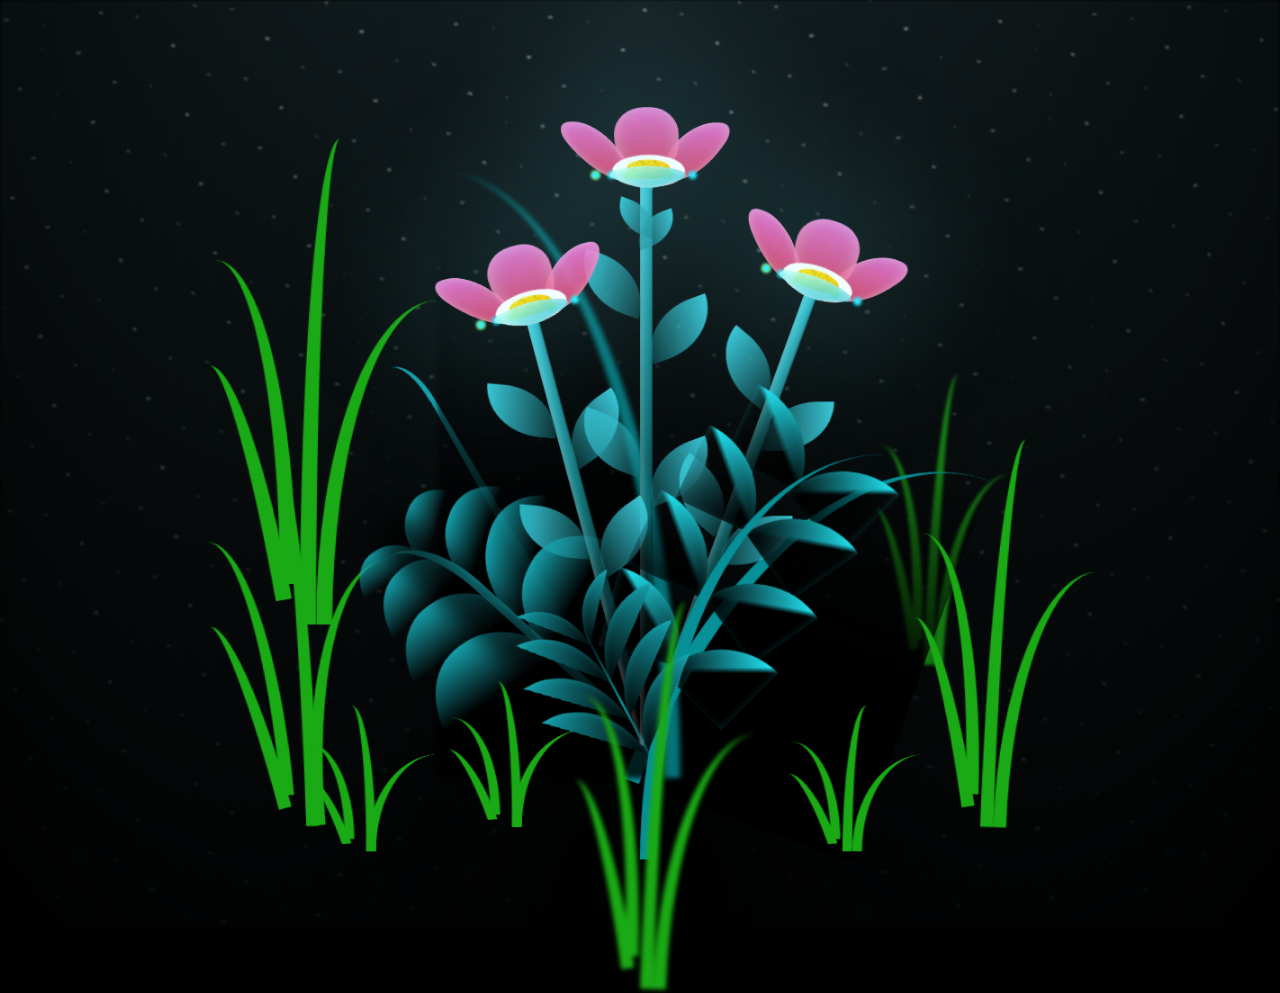
==== index.html @ 476a124a "Add files via upload" ====
<!DOCTYPE html>
<html lang="en">

<head>
  <meta charset="UTF-8">
  <meta http-equiv="X-UA-Compatible" content="IE=edge">
  <meta name="viewport" content="width=device-width, initial-scale=1.0">
  <link rel="shortcut icon" href="https://fiqtor.github.io/flowers-for-someone/images/gift.png/gift.png" type="image/x-icon">
  <title>Flowers For You</title>
  <link rel="stylesheet" href="style.css">
</head>

<body class="not-loaded">
 
  <div class="night"></div>

  
  <div class="flowers">
    <div class="flower flower--1">
      <div class="flower__leafs flower__leafs--1">
        <div class="flower__leaf flower__leaf--1"></div>
        <div class="flower__leaf flower__leaf--2"></div>
        <div class="flower__leaf flower__leaf--3"></div>
        <div class="flower__leaf flower__leaf--4"></div>
        <div class="flower__white-circle"></div>

        <div class="flower__light flower__light--1"></div>
        <div class="flower__light flower__light--2"></div>
        <div class="flower__light flower__light--3"></div>
        <div class="flower__light flower__light--4"></div>
        <div class="flower__light flower__light--5"></div>
        <div class="flower__light flower__light--6"></div>
        <div class="flower__light flower__light--7"></div>
        <div class="flower__light flower__light--8"></div>

      </div>
      <div class="flower__line">
        <div class="flower__line__leaf flower__line__leaf--1"></div>
        <div class="flower__line__leaf flower__line__leaf--2"></div>
        <div class="flower__line__leaf flower__line__leaf--3"></div>
        <div class="flower__line__leaf flower__line__leaf--4"></div>
        <div class="flower__line__leaf flower__line__leaf--5"></div>
        <div class="flower__line__leaf flower__line__leaf--6"></div>
      </div>
    </div>

    <div class="flower flower--2">
      <div class="flower__leafs flower__leafs--2">
        <div class="flower__leaf flower__leaf--1"></div>
        <div class="flower__leaf flower__leaf--2"></div>
        <div class="flower__leaf flower__leaf--3"></div>
        <div class="flower__leaf flower__leaf--4"></div>
        <div class="flower__white-circle"></div>

        <div class="flower__light flower__light--1"></div>
        <div class="flower__light flower__light--2"></div>
        <div class="flower__light flower__light--3"></div>
        <div class="flower__light flower__light--4"></div>
        <div class="flower__light flower__light--5"></div>
        <div class="flower__light flower__light--6"></div>
        <div class="flower__light flower__light--7"></div>
        <div class="flower__light flower__light--8"></div>

      </div>
      <div class="flower__line">
        <div class="flower__line__leaf flower__line__leaf--1"></div>
        <div class="flower__line__leaf flower__line__leaf--2"></div>
        <div class="flower__line__leaf flower__line__leaf--3"></div>
        <div class="flower__line__leaf flower__line__leaf--4"></div>
      </div>
    </div>

    <div class="flower flower--3">
      <div class="flower__leafs flower__leafs--3">
        <div class="flower__leaf flower__leaf--1"></div>
        <div class="flower__leaf flower__leaf--2"></div>
        <div class="flower__leaf flower__leaf--3"></div>
        <div class="flower__leaf flower__leaf--4"></div>
        <div class="flower__white-circle"></div>

        <div class="flower__light flower__light--1"></div>
        <div class="flower__light flower__light--2"></div>
        <div class="flower__light flower__light--3"></div>
        <div class="flower__light flower__light--4"></div>
        <div class="flower__light flower__light--5"></div>
        <div class="flower__light flower__light--6"></div>
        <div class="flower__light flower__light--7"></div>
        <div class="flower__light flower__light--8"></div>

      </div>
      <div class="flower__line">
        <div class="flower__line__leaf flower__line__leaf--1"></div>
        <div class="flower__line__leaf flower__line__leaf--2"></div>
        <div class="flower__line__leaf flower__line__leaf--3"></div>
        <div class="flower__line__leaf flower__line__leaf--4"></div>
      </div>
    </div>

    <div class="grow-ans" style="--d:1.2s">
      <div class="flower__g-long">
        <div class="flower__g-long__top"></div>
        <div class="flower__g-long__bottom"></div>
      </div>
    </div>

    <div class="growing-grass">
      <div class="flower__grass flower__grass--1">
        <div class="flower__grass--top"></div>
        <div class="flower__grass--bottom"></div>
        <div class="flower__grass__leaf flower__grass__leaf--1"></div>
        <div class="flower__grass__leaf flower__grass__leaf--2"></div>
        <div class="flower__grass__leaf flower__grass__leaf--3"></div>
        <div class="flower__grass__leaf flower__grass__leaf--4"></div>
        <div class="flower__grass__leaf flower__grass__leaf--5"></div>
        <div class="flower__grass__leaf flower__grass__leaf--6"></div>
        <div class="flower__grass__leaf flower__grass__leaf--7"></div>
        <div class="flower__grass__leaf flower__grass__leaf--8"></div>
        <div class="flower__grass__overlay"></div>
      </div>
    </div>

    <div class="growing-grass">
      <div class="flower__grass flower__grass--2">
        <div class="flower__grass--top"></div>
        <div class="flower__grass--bottom"></div>
        <div class="flower__grass__leaf flower__grass__leaf--1"></div>
        <div class="flower__grass__leaf flower__grass__leaf--2"></div>
        <div class="flower__grass__leaf flower__grass__leaf--3"></div>
        <div class="flower__grass__leaf flower__grass__leaf--4"></div>
        <div class="flower__grass__leaf flower__grass__leaf--5"></div>
        <div class="flower__grass__leaf flower__grass__leaf--6"></div>
        <div class="flower__grass__leaf flower__grass__leaf--7"></div>
        <div class="flower__grass__leaf flower__grass__leaf--8"></div>
        <div class="flower__grass__overlay"></div>
      </div>
    </div>

    <div class="grow-ans" style="--d:2.4s">
      <div class="flower__g-right flower__g-right--1">
        <div class="leaf"></div>
      </div>
    </div>

    <div class="grow-ans" style="--d:2.8s">
      <div class="flower__g-right flower__g-right--2">
        <div class="leaf"></div>
      </div>
    </div>

    <div class="grow-ans" style="--d:2.8s">
      <div class="flower__g-front">
        <div class="flower__g-front__leaf-wrapper flower__g-front__leaf-wrapper--1">
          <div class="flower__g-front__leaf"></div>
        </div>
        <div class="flower__g-front__leaf-wrapper flower__g-front__leaf-wrapper--2">
          <div class="flower__g-front__leaf"></div>
        </div>
        <div class="flower__g-front__leaf-wrapper flower__g-front__leaf-wrapper--3">
          <div class="flower__g-front__leaf"></div>
        </div>
        <div class="flower__g-front__leaf-wrapper flower__g-front__leaf-wrapper--4">
          <div class="flower__g-front__leaf"></div>
        </div>
        <div class="flower__g-front__leaf-wrapper flower__g-front__leaf-wrapper--5">
          <div class="flower__g-front__leaf"></div>
        </div>
        <div class="flower__g-front__leaf-wrapper flower__g-front__leaf-wrapper--6">
          <div class="flower__g-front__leaf"></div>
        </div>
        <div class="flower__g-front__leaf-wrapper flower__g-front__leaf-wrapper--7">
          <div class="flower__g-front__leaf"></div>
        </div>
        <div class="flower__g-front__leaf-wrapper flower__g-front__leaf-wrapper--8">
          <div class="flower__g-front__leaf"></div>
        </div>
        <div class="flower__g-front__line"></div>
      </div>
    </div>

    <div class="grow-ans" style="--d:3.2s">
      <div class="flower__g-fr">
        <div class="leaf"></div>
        <div class="flower__g-fr__leaf flower__g-fr__leaf--1"></div>
        <div class="flower__g-fr__leaf flower__g-fr__leaf--2"></div>
        <div class="flower__g-fr__leaf flower__g-fr__leaf--3"></div>
        <div class="flower__g-fr__leaf flower__g-fr__leaf--4"></div>
        <div class="flower__g-fr__leaf flower__g-fr__leaf--5"></div>
        <div class="flower__g-fr__leaf flower__g-fr__leaf--6"></div>
        <div class="flower__g-fr__leaf flower__g-fr__leaf--7"></div>
        <div class="flower__g-fr__leaf flower__g-fr__leaf--8"></div>
      </div>
    </div>

    <div class="long-g long-g--0">
      <div class="grow-ans" style="--d:3s">
        <div class="leaf leaf--0"></div>
      </div>
      <div class="grow-ans" style="--d:2.2s">
        <div class="leaf leaf--1"></div>
      </div>
      <div class="grow-ans" style="--d:3.4s">
        <div class="leaf leaf--2"></div>
      </div>
      <div class="grow-ans" style="--d:3.6s">
        <div class="leaf leaf--3"></div>
      </div>
    </div>

    <div class="long-g long-g--1">
      <div class="grow-ans" style="--d:3.6s">
        <div class="leaf leaf--0"></div>
      </div>
      <div class="grow-ans" style="--d:3.8s">
        <div class="leaf leaf--1"></div>
      </div>
      <div class="grow-ans" style="--d:4s">
        <div class="leaf leaf--2"></div>
      </div>
      <div class="grow-ans" style="--d:4.2s">
        <div class="leaf leaf--3"></div>
      </div>
    </div>

    <div class="long-g long-g--2">
      <div class="grow-ans" style="--d:4s">
        <div class="leaf leaf--0"></div>
      </div>
      <div class="grow-ans" style="--d:4.2s">
        <div class="leaf leaf--1"></div>
      </div>
      <div class="grow-ans" style="--d:4.4s">
        <div class="leaf leaf--2"></div>
      </div>
      <div class="grow-ans" style="--d:4.6s">
        <div class="leaf leaf--3"></div>
      </div>
    </div>

    <div class="long-g long-g--3">
      <div class="grow-ans" style="--d:4s">
        <div class="leaf leaf--0"></div>
      </div>
      <div class="grow-ans" style="--d:4.2s">
        <div class="leaf leaf--1"></div>
      </div>
      <div class="grow-ans" style="--d:3s">
        <div class="leaf leaf--2"></div>
      </div>
      <div class="grow-ans" style="--d:3.6s">
        <div class="leaf leaf--3"></div>
      </div>
    </div>

    <div class="long-g long-g--4">
      <div class="grow-ans" style="--d:4s">
        <div class="leaf leaf--0"></div>
      </div>
      <div class="grow-ans" style="--d:4.2s">
        <div class="leaf leaf--1"></div>
      </div>
      <div class="grow-ans" style="--d:3s">
        <div class="leaf leaf--2"></div>
      </div>
      <div class="grow-ans" style="--d:3.6s">
        <div class="leaf leaf--3"></div>
      </div>
    </div>

    <div class="long-g long-g--5">
      <div class="grow-ans" style="--d:4s">
        <div class="leaf leaf--0"></div>
      </div>
      <div class="grow-ans" style="--d:4.2s">
        <div class="leaf leaf--1"></div>
      </div>
      <div class="grow-ans" style="--d:3s">
        <div class="leaf leaf--2"></div>
      </div>
      <div class="grow-ans" style="--d:3.6s">
        <div class="leaf leaf--3"></div>
      </div>
    </div>

    <div class="long-g long-g--6">
      <div class="grow-ans" style="--d:4.2s">
        <div class="leaf leaf--0"></div>
      </div>
      <div class="grow-ans" style="--d:4.4s">
        <div class="leaf leaf--1"></div>
      </div>
      <div class="grow-ans" style="--d:4.6s">
        <div class="leaf leaf--2"></div>
      </div>
      <div class="grow-ans" style="--d:4.8s">
        <div class="leaf leaf--3"></div>
      </div>
    </div>

    <div class="long-g long-g--7">
      <div class="grow-ans" style="--d:3s">
        <div class="leaf leaf--0"></div>
      </div>
      <div class="grow-ans" style="--d:3.2s">
        <div class="leaf leaf--1"></div>
      </div>
      <div class="grow-ans" style="--d:3.5s">
        <div class="leaf leaf--2"></div>
      </div>
      <div class="grow-ans" style="--d:3.6s">
        <div class="leaf leaf--3"></div>
      </div>
    </div>
  </div>

  <!-- Title -->
  <h1 class="title"><span id="title"></span></h1>
</body>

</html>

<!-- Import Javascript -->
<script src="script.js"></script>
---- style.css ----
*,
*::after,
*::before {
  padding: 0;
  margin: 0;
  box-sizing: border-box;
}

:root {
  --dark-color: #000;
}

.title {
  position: absolute;
  width: 100%;
  text-align: center;
  margin-top: 20px;
  top: 0;
  left: 0;
  color: white;
  font-family: 'Courier New', Courier, monospace;
  font-size: 40px;
  text-shadow: 0px 0px 20px white;
}

body {
  display: flex;
  align-items: flex-end;
  justify-content: center;
  min-height: 100vh;
  background-color: var(--dark-color);
  overflow: hidden;
  perspective: 1000px;
}

.night {
  position: fixed;
  left: 50%;
  top: 0;
  transform: translateX(-50%);
  width: 100%;
  height: 100%;
  filter: blur(0.1vmin);
  background-image: radial-gradient(ellipse at top, transparent 0%, var(--dark-color)), radial-gradient(ellipse at bottom, var(--dark-color), rgba(145, 233, 255, 0.2)), repeating-linear-gradient(220deg, rgb(0, 0, 0) 0px, rgb(0, 0, 0) 19px, transparent 19px, transparent 22px), repeating-linear-gradient(189deg, rgb(0, 0, 0) 0px, rgb(0, 0, 0) 19px, transparent 19px, transparent 22px), repeating-linear-gradient(148deg, rgb(0, 0, 0) 0px, rgb(0, 0, 0) 19px, transparent 19px, transparent 22px), linear-gradient(90deg, rgb(255, 255, 250), rgb(240, 240, 240));
}

.flowers {
  position: relative;
  transform: scale(0.9);
}

.flower {
  position: absolute;
  bottom: 10vmin;
  transform-origin: bottom center;
  z-index: 10;
  --fl-speed: 0.8s;
}

.flower--1 {
  animation: moving-flower-1 4s linear infinite;
}

.flower--1 .flower__line {
  height: 20vmin;
  animation-delay: 0.3s;
}

.flower--1 .flower__line__leaf--1 {
  animation: blooming-leaf-right var(--fl-speed) 1.6s backwards;
}

.flower--1 .flower__line__leaf--2 {
  animation: blooming-leaf-right var(--fl-speed) 1.4s backwards;
}

.flower--1 .flower__line__leaf--3 {
  animation: blooming-leaf-left var(--fl-speed) 1.2s backwards;
}

.flower--1 .flower__line__leaf--4 {
  animation: blooming-leaf-left var(--fl-speed) 1s backwards;
}

.flower--1 .flower__line__leaf--5 {
  animation: blooming-leaf-right var(--fl-speed) 1.8s backwards;
}

.flower--1 .flower__line__leaf--6 {
  animation: blooming-leaf-left var(--fl-speed) 2s backwards;
}

.flower--2 {
  left: 50%;
  transform: rotate(20deg);
  animation: moving-flower-2 4s linear infinite;
}

.flower--2 .flower__line {
  height: 60vmin;
  animation-delay: 0.6s;
}

.flower--2 .flower__line__leaf--1 {
  animation: blooming-leaf-right var(--fl-speed) 1.9s backwards;
}

.flower--2 .flower__line__leaf--2 {
  animation: blooming-leaf-right var(--fl-speed) 1.7s backwards;
}

.flower--2 .flower__line__leaf--3 {
  animation: blooming-leaf-left var(--fl-speed) 1.5s backwards;
}

.flower--2 .flower__line__leaf--4 {
  animation: blooming-leaf-left var(--fl-speed) 1.3s backwards;
}

.flower--3 {
  left: 50%;
  transform: rotate(-15deg);
  animation: moving-flower-3 4s linear infinite;
}

.flower--3 .flower__line {
  animation-delay: 0.9s;
}

.flower--3 .flower__line__leaf--1 {
  animation: blooming-leaf-right var(--fl-speed) 2.5s backwards;
}

.flower--3 .flower__line__leaf--2 {
  animation: blooming-leaf-right var(--fl-speed) 2.3s backwards;
}

.flower--3 .flower__line__leaf--3 {
  animation: blooming-leaf-left var(--fl-speed) 2.1s backwards;
}

.flower--3 .flower__line__leaf--4 {
  animation: blooming-leaf-left var(--fl-speed) 1.9s backwards;
}

.flower__leafs {
  position: relative;
  animation: blooming-flower 2s backwards;
}

.flower__leafs--1 {
  animation-delay: 1.1s;
}

.flower__leafs--2 {
  animation-delay: 1.4s;
}

.flower__leafs--3 {
  animation-delay: 1.7s;
}

.flower__leafs::after {
  content: "";
  position: absolute;
  left: 0;
  top: 0;
  transform: translate(-50%, -100%);
  width: 8vmin;
  height: 8vmin;
  background-color: #7bff57;
  filter: blur(10vmin);
}

.flower__leaf {
  position: absolute;
  bottom: 0;
  left: 50%;
  width: 8vmin;
  height: 11vmin;
  border-radius: 51% 49% 47% 53%/44% 45% 55% 69%;
  background-color: #7bff57;
  background-image: linear-gradient(to top, #fffbfb, #ffffff);
  transform-origin: bottom center;
  opacity: 0.9;
  box-shadow: inset 0 0 2vmin rgba(255, 121, 121, 0.5);
}

.flower__leaf--1 {
  transform: translate(-10%, 1%) rotateY(40deg) rotateX(-50deg);
}

.flower__leaf--2 {
  transform: translate(-50%, -4%) rotateX(40deg);
}

.flower__leaf--3 {
  transform: translate(-90%, 0%) rotateY(45deg) rotateX(50deg);
}

.flower__leaf--4 {
  width: 8vmin;
  height: 8vmin;
  transform-origin: bottom left;
  border-radius: 4vmin 10vmin 4vmin 4vmin;
  transform: translate(0%, 18%) rotateX(70deg) rotate(-43deg);
  background-image: linear-gradient(to top, rgba(255, 2555, 255, 0.4), #7bff57);
  z-index: 1;
  opacity: 0.8;
  -webkit-transform: translate(0%, 18%) rotateX(70deg) rotate(-43deg);
  -moz-transform: translate(0%, 18%) rotateX(70deg) rotate(-43deg);
  -ms-transform: translate(0%, 18%) rotateX(70deg) rotate(-43deg);
  -o-transform: translate(0%, 18%) rotateX(70deg) rotate(-43deg);
}

.flower__white-circle {
  position: absolute;
  left: -3.5vmin;
  top: -3vmin;
  width: 9vmin;
  height: 4vmin;
  border-radius: 50%;
  background-color: #aff400;
}

.flower__white-circle::after {
  content: "";
  position: absolute;
  left: 50%;
  top: 45%;
  transform: translate(-50%, -50%);
  width: 60%;
  height: 60%;
  border-radius: inherit;
  background-image: repeating-linear-gradient(135deg, rgb(55, 255, 0) 0px, rgb(85, 255, 0) 1px, transparent 1px, transparent 12px), repeating-linear-gradient(45deg, rgba(0, 0, 0, 0.03) 0px, rgba(0, 0, 0, 0.03) 1px, transparent 1px, transparent 12px), repeating-linear-gradient(67.5deg, rgba(0, 0, 0, 0.03) 0px, rgba(0, 0, 0, 0.03) 1px, transparent 1px, transparent 12px), repeating-linear-gradient(135deg, rgba(0, 0, 0, 0.03) 0px, rgba(0, 0, 0, 0.03) 1px, transparent 1px, transparent 12px), repeating-linear-gradient(45deg, rgba(0, 0, 0, 0.03) 0px, rgba(0, 0, 0, 0.03) 1px, transparent 1px, transparent 12px), repeating-linear-gradient(112.5deg, rgba(0, 0, 0, 0.03) 0px, rgba(0, 0, 0, 0.03) 1px, transparent 1px, transparent 12px), repeating-linear-gradient(112.5deg, rgba(0, 0, 0, 0.03) 0px, rgba(0, 0, 0, 0.03) 1px, transparent 1px, transparent 12px), repeating-linear-gradient(45deg, rgba(0, 0, 0, 0.03) 0px, rgba(0, 0, 0, 0.03) 1px, transparent 1px, transparent 12px), repeating-linear-gradient(22.5deg, rgba(0, 0, 0, 0.03) 0px, rgba(0, 0, 0, 0.03) 1px, transparent 1px, transparent 12px), repeating-linear-gradient(45deg, rgba(0, 0, 0, 0.03) 0px, rgba(0, 0, 0, 0.03) 1px, transparent 1px, transparent 12px), repeating-linear-gradient(22.5deg, rgba(0, 0, 0, 0.03) 0px, rgba(0, 0, 0, 0.03) 1px, transparent 1px, transparent 12px), repeating-linear-gradient(135deg, rgba(0, 0, 0, 0.03) 0px, rgba(0, 0, 0, 0.03) 1px, transparent 1px, transparent 12px), repeating-linear-gradient(157.5deg, rgba(0, 0, 0, 0.03) 0px, rgba(0, 0, 0, 0.03) 1px, transparent 1px, transparent 12px), repeating-linear-gradient(67.5deg, rgba(0, 0, 0, 0.03) 0px, rgba(0, 0, 0, 0.03) 1px, transparent 1px, transparent 12px), repeating-linear-gradient(67.5deg, rgba(0, 0, 0, 0.03) 0px, rgba(0, 0, 0, 0.03) 1px, transparent 1px, transparent 12px), linear-gradient(90deg, rgb(255, 235, 18), rgb(255, 206, 0));
}

.flower__line {
  height: 55vmin;
  width: 1.5vmin;
  background-image: linear-gradient(to left, rgba(85, 255, 0, 0.715), transparent, rgba(67, 252, 0, 0.712)), linear-gradient(to top, transparent 10%, #87e64b, #71ec41);
  box-shadow: inset 0 0 2px rgba(73, 230, 0, 0.697);
  animation: grow-flower-tree 4s backwards;
}

.flower__line__leaf {
  --w: 7vmin;
  --h: calc(var(--w) + 2vmin);
  position: absolute;
  top: 20%;
  left: 90%;
  width: var(--w);
  height: var(--h);
  border-top-right-radius: var(--h);
  border-bottom-left-radius: var(--h);
  background-image: linear-gradient(to top, rgba(0, 221, 11, 0.579), #2a9c37);
}

.flower__line__leaf--1 {
  transform: rotate(70deg) rotateY(30deg);
}

.flower__line__leaf--2 {
  top: 45%;
  transform: rotate(70deg) rotateY(30deg);
}

.flower__line__leaf--3,
.flower__line__leaf--4,
.flower__line__leaf--6 {
  border-top-right-radius: 0;
  border-bottom-left-radius: 0;
  border-top-left-radius: var(--h);
  border-bottom-right-radius: var(--h);
  left: -460%;
  top: 12%;
  transform: rotate(-70deg) rotateY(30deg);
}

.flower__line__leaf--4 {
  top: 40%;
}

.flower__line__leaf--5 {
  top: 0;
  transform-origin: left;
  transform: rotate(70deg) rotateY(30deg) scale(0.6);
}

.flower__line__leaf--6 {
  top: -2%;
  left: -450%;
  transform-origin: right;
  transform: rotate(-70deg) rotateY(30deg) scale(0.6);
}

.flower__light {
  position: absolute;
  bottom: 0vmin;
  width: 1vmin;
  height: 1vmin;
  background-color: rgb(255, 251, 0);
  border-radius: 50%;
  filter: blur(0.2vmin);
  animation: light-ans 4s linear infinite backwards;
}

.flower__light:nth-child(odd) {
  background-color: #5df77b;
}

.flower__light--1 {
  left: -2vmin;
  animation-delay: 1s;
}

.flower__light--2 {
  left: 3vmin;
  animation-delay: 0.5s;
}

.flower__light--3 {
  left: -6vmin;
  animation-delay: 0.3s;
}

.flower__light--4 {
  left: 6vmin;
  animation-delay: 0.9s;
}

.flower__light--5 {
  left: -1vmin;
  animation-delay: 1.5s;
}

.flower__light--6 {
  left: -4vmin;
  animation-delay: 3s;
}

.flower__light--7 {
  left: 3vmin;
  animation-delay: 2s;
}

.flower__light--8 {
  left: -6vmin;
  animation-delay: 3.5s;
}

.flower__grass {
  --c: #61fb33;
  --line-w: 1.5vmin;
  position: absolute;
  bottom: 12vmin;
  left: -7vmin;
  display: flex;
  flex-direction: column;
  align-items: flex-end;
  z-index: 20;
  transform-origin: bottom center;
  transform: rotate(-48deg) rotateY(40deg);
}

.flower__grass--1 {
  animation: moving-grass 2s linear infinite;
}

.flower__grass--2 {
  left: 2vmin;
  bottom: 10vmin;
  transform: scale(0.5) rotate(75deg) rotateX(10deg) rotateY(-200deg);
  opacity: 0.8;
  z-index: 0;
  animation: moving-grass--2 1.5s linear infinite;
}

.flower__grass--top {
  width: 7vmin;
  height: 10vmin;
  border-top-right-radius: 100%;
  border-right: var(--line-w) solid var(--c);
  transform-origin: bottom center;
  transform: rotate(-2deg);
}

.flower__grass--bottom {
  margin-top: -2px;
  width: var(--line-w);
  height: 25vmin;
  background-image: linear-gradient(to top, transparent, var(--c));
}

.flower__grass__leaf {
  --size: 10vmin;
  position: absolute;
  width: calc(var(--size) * 2.1);
  height: var(--size);
  border-top-left-radius: var(--size);
  border-top-right-radius: var(--size);
  background-image: linear-gradient(to top, transparent, transparent 30%, var(--c));
  z-index: 100;
}

.flower__grass__leaf--1 {
  top: -6%;
  left: 30%;
  --size: 6vmin;
  transform: rotate(-20deg);
  animation: growing-grass-ans--1 2s 2.6s backwards;
}

@keyframes growing-grass-ans--1 {
  0% {
    transform-origin: bottom left;
    transform: rotate(-20deg) scale(0);
  }
}

.flower__grass__leaf--2 {
  top: -5%;
  left: -110%;
  --size: 6vmin;
  transform: rotate(10deg);
  animation: growing-grass-ans--2 2s 2.4s linear backwards;
}

@keyframes growing-grass-ans--2 {
  0% {
    transform-origin: bottom right;
    transform: rotate(10deg) scale(0);
  }
}

.flower__grass__leaf--3 {
  top: 5%;
  left: 60%;
  --size: 8vmin;
  transform: rotate(-18deg) rotateX(-20deg);
  animation: growing-grass-ans--3 2s 2.2s linear backwards;
}

@keyframes growing-grass-ans--3 {
  0% {
    transform-origin: bottom left;
    transform: rotate(-18deg) rotateX(-20deg) scale(0);
  }
}

.flower__grass__leaf--4 {
  top: 6%;
  left: -135%;
  --size: 8vmin;
  transform: rotate(2deg);
  animation: growing-grass-ans--4 2s 2s linear backwards;
}

@keyframes growing-grass-ans--4 {
  0% {
    transform-origin: bottom right;
    transform: rotate(2deg) scale(0);
  }
}

.flower__grass__leaf--5 {
  top: 20%;
  left: 60%;
  --size: 10vmin;
  transform: rotate(-24deg) rotateX(-20deg);
  animation: growing-grass-ans--5 2s 1.8s linear backwards;
}

@keyframes growing-grass-ans--5 {
  0% {
    transform-origin: bottom left;
    transform: rotate(-24deg) rotateX(-20deg) scale(0);
  }
}

.flower__grass__leaf--6 {
  top: 22%;
  left: -180%;
  --size: 10vmin;
  transform: rotate(10deg);
  animation: growing-grass-ans--6 2s 1.6s linear backwards;
}

@keyframes growing-grass-ans--6 {
  0% {
    transform-origin: bottom right;
    transform: rotate(10deg) scale(0);
  }
}

.flower__grass__leaf--7 {
  top: 39%;
  left: 70%;
  --size: 10vmin;
  transform: rotate(-10deg);
  animation: growing-grass-ans--7 2s 1.4s linear backwards;
}

@keyframes growing-grass-ans--7 {
  0% {
    transform-origin: bottom left;
    transform: rotate(-10deg) scale(0);
  }
}

.flower__grass__leaf--8 {
  top: 40%;
  left: -215%;
  --size: 11vmin;
  transform: rotate(10deg);
  animation: growing-grass-ans--8 2s 1.2s linear backwards;
}

@keyframes growing-grass-ans--8 {
  0% {
    transform-origin: bottom right;
    transform: rotate(10deg) scale(0);
  }
}

.flower__grass__overlay {
  position: absolute;
  top: -10%;
  right: 0%;
  width: 100%;
  height: 100%;
  background-color: rgba(51, 255, 0, 0.6);
  filter: blur(1.5vmin);
  z-index: 100;
}

.flower__g-long {
  --w: 2vmin;
  --h: 6vmin;
  --c: #5dff51;
  position: absolute;
  bottom: 10vmin;
  left: -3vmin;
  transform-origin: bottom center;
  transform: rotate(-30deg) rotateY(-20deg);
  display: flex;
  flex-direction: column;
  align-items: flex-end;
  animation: flower-g-long-ans 3s linear infinite;
}

@keyframes flower-g-long-ans {

  0%,
  100% {
    transform: rotate(-30deg) rotateY(-20deg);
  }

  50% {
    transform: rotate(-32deg) rotateY(-20deg);
  }
}

.flower__g-long__top {
  top: calc(var(--h) * -1);
  width: calc(var(--w) + 1vmin);
  height: var(--h);
  border-top-right-radius: 100%;
  border-right: 0.7vmin solid var(--c);
  transform: translate(-0.7vmin, 1vmin);
}

.flower__g-long__bottom {
  width: var(--w);
  height: 50vmin;
  transform-origin: bottom center;
  background-image: linear-gradient(to top, transparent 30%, var(--c));
  box-shadow: inset 0 0 2px rgba(0, 223, 45, 0.5);
  -webkit-clip-path: polygon(35% 0, 65% 1%, 100% 100%, 0% 100%);
  clip-path: polygon(35% 0, 65% 1%, 100% 100%, 0% 100%);
}

.flower__g-right {
  position: absolute;
  bottom: 6vmin;
  left: -2vmin;
  transform-origin: bottom left;
  transform: rotate(20deg);
}

.flower__g-right .leaf {
  width: 30vmin;
  height: 50vmin;
  border-top-left-radius: 100%;
  border-left: 2vmin solid #7bff57;
  background-image: linear-gradient(to bottom, transparent, var(--dark-color) 60%);
}

.flower__g-right--1 {
  animation: flower-g-right-ans 2.5s linear infinite;
}

.flower__g-right--2 {
  left: 5vmin;
  transform: rotateY(-180deg);
  animation: flower-g-right-ans--2 3s linear infinite;
}

.flower__g-right--2 .leaf {
  height: 75vmin;
  filter: blur(0.3vmin);
  opacity: 0.8;
}

@keyframes flower-g-right-ans {

  0%,
  100% {
    transform: rotate(20deg);
  }

  50% {
    transform: rotate(24deg) rotateX(-20deg);
  }
}

@keyframes flower-g-right-ans--2 {

  0%,
  100% {
    transform: rotateY(-180deg) rotate(0deg) rotateX(-20deg);
  }

  50% {
    transform: rotateY(-180deg) rotate(6deg) rotateX(-20deg);
  }
}

.flower__g-front {
  position: absolute;
  bottom: 6vmin;
  left: 2.5vmin;
  z-index: 100;
  transform-origin: bottom center;
  transform: rotate(-28deg) rotateY(30deg) scale(1.04);
  animation: flower__g-front-ans 2s linear infinite;
}

@keyframes flower__g-front-ans {

  0%,
  100% {
    transform: rotate(-28deg) rotateY(30deg) scale(1.04);
  }

  50% {
    transform: rotate(-35deg) rotateY(40deg) scale(1.04);
  }
}

.flower__g-front__line {
  width: 0.3vmin;
  height: 20vmin;
  background-image: linear-gradient(to top, transparent, #7bff57, transparent 100%);
  position: relative;
}

.flower__g-front__leaf-wrapper {
  position: absolute;
  top: 0;
  left: 0;
  transform-origin: bottom left;
  transform: rotate(10deg);
}

.flower__g-front__leaf-wrapper:nth-child(even) {
  left: 0vmin;
  transform: rotateY(-180deg) rotate(5deg);
  animation: flower__g-front__leaf-left-ans 1s ease-in backwards;
}

.flower__g-front__leaf-wrapper:nth-child(odd) {
  animation: flower__g-front__leaf-ans 1s ease-in backwards;
}

.flower__g-front__leaf-wrapper--1 {
  top: -8vmin;
  transform: scale(0.7);
  animation: flower__g-front__leaf-ans 1s 5.5s ease-in backwards !important;
}

.flower__g-front__leaf-wrapper--2 {
  top: -8vmin;
  transform: rotateY(-180deg) scale(0.7) !important;
  animation: flower__g-front__leaf-left-ans-2 1s 4.6s ease-in backwards !important;
}

.flower__g-front__leaf-wrapper--3 {
  top: -3vmin;
  animation: flower__g-front__leaf-ans 1s 4.6s ease-in backwards;
}

.flower__g-front__leaf-wrapper--4 {
  top: -3vmin;
  transform: rotateY(-180deg) scale(0.9) !important;
  animation: flower__g-front__leaf-left-ans-2 1s 4.6s ease-in backwards !important;
}

@keyframes flower__g-front__leaf-left-ans-2 {
  0% {
    transform: rotateY(-180deg) scale(0);
  }
}

.flower__g-front__leaf-wrapper--5,
.flower__g-front__leaf-wrapper--6 {
  top: 2vmin;
}

.flower__g-front__leaf-wrapper--7,
.flower__g-front__leaf-wrapper--8 {
  top: 6.5vmin;
}

.flower__g-front__leaf-wrapper--2 {
  animation-delay: 5.2s !important;
}

.flower__g-front__leaf-wrapper--3 {
  animation-delay: 4.9s !important;
}

.flower__g-front__leaf-wrapper--5 {
  animation-delay: 4.3s !important;
}

.flower__g-front__leaf-wrapper--6 {
  animation-delay: 4.1s !important;
}

.flower__g-front__leaf-wrapper--7 {
  animation-delay: 3.8s !important;
}

.flower__g-front__leaf-wrapper--8 {
  animation-delay: 3.5s !important;
}

@keyframes flower__g-front__leaf-ans {
  0% {
    transform: rotate(10deg) scale(0);
  }
}

@keyframes flower__g-front__leaf-left-ans {
  0% {
    transform: rotateY(-180deg) rotate(5deg) scale(0);
  }
}

.flower__g-front__leaf {
  width: 10vmin;
  height: 10vmin;
  border-radius: 100% 0% 0% 100%/100% 100% 0% 0%;
  box-shadow: inset 0 2px 1vmin hsla(123, 99%, 38%, 0.625);
  background-image: linear-gradient(to bottom left, transparent, var(--dark-color)), linear-gradient(to bottom right, #7bff57 50%, transparent 50%, transparent);
  -webkit-mask-image: linear-gradient(to bottom right, #7bff57 50%, transparent 50%, transparent);
  mask-image: linear-gradient(to bottom right, #7bff57 50%, transparent 50%, transparent);
}

.flower__g-fr {
  position: absolute;
  bottom: -4vmin;
  left: vmin;
  transform-origin: bottom left;
  z-index: 10;
  animation: flower__g-fr-ans 2s linear infinite;
}

@keyframes flower__g-fr-ans {

  0%,
  100% {
    transform: rotate(2deg);
  }

  50% {
    transform: rotate(4deg);
    -webkit-transform: rotate(4deg);
    -moz-transform: rotate(4deg);
    -ms-transform: rotate(4deg);
    -o-transform: rotate(4deg);
  }
}

.flower__g-fr .leaf {
  width: 30vmin;
  height: 50vmin;
  border-top-left-radius: 100%;
  border-left: 2vmin solid #7bff57;
  position: relative;
  z-index: 1;
}

.flower__g-fr__leaf {
  position: absolute;
  top: 0;
  left: 0;
  width: 10vmin;
  height: 10vmin;
  border-radius: 100% 0% 0% 100%/100% 100% 0% 0%;
  box-shadow: inset 0 2px 1vmin hsla(134, 83%, 42%, 0.605);
  background-image: linear-gradient(to bottom left, transparent, var(--dark-color) 98%), linear-gradient(to bottom right, #7bff57 45%, transparent 50%, transparent);
}

.flower__g-fr__leaf--1 {
  left: 20vmin;
  transform: rotate(45deg);
  animation: flower__g-fr-leaft-ans-1 0.5s 5.2s linear backwards;
}

@keyframes flower__g-fr-leaft-ans-1 {
  0% {
    transform-origin: left;
    transform: rotate(45deg) scale(0);
  }
}

.flower__g-fr__leaf--2 {
  left: 12vmin;
  top: -7vmin;
  transform: rotate(25deg) rotateY(-180deg);
  animation: flower__g-fr-leaft-ans-6 0.5s 5s linear backwards;
}

.flower__g-fr__leaf--3 {
  left: 15vmin;
  top: 6vmin;
  transform: rotate(55deg);
  animation: flower__g-fr-leaft-ans-5 0.5s 4.8s linear backwards;
}

.flower__g-fr__leaf--4 {
  left: 6vmin;
  top: -2vmin;
  transform: rotate(25deg) rotateY(-180deg);
  animation: flower__g-fr-leaft-ans-6 0.5s 4.6s linear backwards;
}

.flower__g-fr__leaf--5 {
  left: 10vmin;
  top: 14vmin;
  transform: rotate(55deg);
  animation: flower__g-fr-leaft-ans-5 0.5s 4.4s linear backwards;
}

@keyframes flower__g-fr-leaft-ans-5 {
  0% {
    transform-origin: left;
    transform: rotate(55deg) scale(0);
  }
}

.flower__g-fr__leaf--6 {
  left: 0vmin;
  top: 6vmin;
  transform: rotate(25deg) rotateY(-180deg);
  animation: flower__g-fr-leaft-ans-6 0.5s 4.2s linear backwards;
}

@keyframes flower__g-fr-leaft-ans-6 {
  0% {
    transform-origin: right;
    transform: rotate(25deg) rotateY(-180deg) scale(0);
  }
}

.flower__g-fr__leaf--7 {
  left: 5vmin;
  top: 22vmin;
  transform: rotate(45deg);
  animation: flower__g-fr-leaft-ans-7 0.5s 4s linear backwards;
}

@keyframes flower__g-fr-leaft-ans-7 {
  0% {
    transform-origin: left;
    transform: rotate(45deg) scale(0);
  }
}

.flower__g-fr__leaf--8 {
  left: -4vmin;
  top: 15vmin;
  transform: rotate(15deg) rotateY(-180deg);
  animation: flower__g-fr-leaft-ans-8 0.5s 3.8s linear backwards;
}

@keyframes flower__g-fr-leaft-ans-8 {
  0% {
    transform-origin: right;
    transform: rotate(15deg) rotateY(-180deg) scale(0);
  }
}

.long-g {
  position: absolute;
  bottom: 25vmin;
  left: -42vmin;
  transform-origin: bottom left;
}

.long-g--1 {
  bottom: 0vmin;
  transform: scale(0.8) rotate(-5deg);
}

.long-g--1 .leaf--1 {
  --w: 5vmin;
  --h: 60vmin;
  left: -2vmin;
  transform: rotate(3deg) rotateY(-180deg);
}

.long-g--2,
.long-g--3 {
  bottom: -3vmin;
  left: -35vmin;
  transform-origin: center;
  transform: scale(0.6) rotateX(60deg);
}
.long-g--2 .leaf--1,
.long-g--3 .leaf--1 {
  left: -1vmin;
  transform: rotateY(-180deg);
}

.long-g--3 {
  left: -17vmin;
  bottom: 0vmin;
}

.long-g--4 {
  left: 25vmin;
  bottom: -3vmin;
  transform-origin: center;
  transform: scale(0.6) rotateX(60deg);
}

.long-g--5 {
  left: 42vmin;
  bottom: 0vmin;
  transform: scale(0.8) rotate(2deg);
}

.long-g--6 {
  left: 0vmin;
  bottom: -20vmin;
  z-index: 100;
  filter: blur(0.3vmin);
  transform: scale(0.8) rotate(2deg);
}

.long-g--7 {
  left: 35vmin;
  bottom: 20vmin;
  z-index: -1;
  filter: blur(0.3vmin);
  transform: scale(0.6) rotate(2deg);
  opacity: 0.7;
}

.long-g .leaf {
  --w: 15vmin;
  --h: 40vmin;
  --c: #1aaa15;
  position: absolute;
  bottom: 0;
  width: var(--w);
  height: var(--h);
  border-top-left-radius: 100%;
  border-left: 2vmin solid var(--c);
  transform-origin: bottom center;
}

.long-g .leaf--0 {
  left: 2vmin;
  animation: leaf-ans-1 4s linear infinite;
}

.long-g .leaf--1 {
  --w: 5vmin;
  --h: 60vmin;
  animation: leaf-ans-1 4s linear infinite;
}

.long-g .leaf--2 {
  --w: 10vmin;
  --h: 40vmin;
  left: -0.5vmin;
  bottom: 5vmin;
  transform-origin: bottom left;
  transform: rotateY(-180deg);
  animation: leaf-ans-2 3s linear infinite;
}

.long-g .leaf--3 {
  --w: 5vmin;
  --h: 30vmin;
  left: -1vmin;
  bottom: 3.2vmin;
  transform-origin: bottom left;
  transform: rotate(-10deg) rotateY(-180deg);
  animation: leaf-ans-3 3s linear infinite;
}

@keyframes leaf-ans-1 {

  0%,
  100% {
    transform: rotate(-5deg) scale(1);
  }

  50% {
    transform: rotate(5deg) scale(1.1);
  }
}

@keyframes leaf-ans-2 {

  0%,
  100% {
    transform: rotateY(-180deg) rotate(5deg);
  }

  50% {
    transform: rotateY(-180deg) rotate(0deg) scale(1.1);
  }
}

@keyframes leaf-ans-3 {

  0%,
  100% {
    transform: rotate(-10deg) rotateY(-180deg);
  }

  50% {
    transform: rotate(-20deg) rotateY(-180deg);
  }
}

.grow-ans {
  animation: grow-ans 2s var(--d) backwards;
}

@keyframes grow-ans {
  0% {
    transform: scale(0);
    opacity: 0;
  }
}

@keyframes light-ans {
  0% {
    opacity: 0;
    transform: translateY(0vmin);
  }

  25% {
    opacity: 1;
    transform: translateY(-5vmin) translateX(-2vmin);
  }

  50% {
    opacity: 1;
    transform: translateY(-15vmin) translateX(2vmin);
    filter: blur(0.2vmin);
  }

  75% {
    transform: translateY(-20vmin) translateX(-2vmin);
    filter: blur(0.2vmin);
  }

  100% {
    transform: translateY(-30vmin);
    opacity: 0;
    filter: blur(1vmin);
  }
}

@keyframes moving-flower-1 {

  0%,
  100% {
    transform: rotate(2deg);
  }

  50% {
    transform: rotate(-2deg);
  }
}

@keyframes moving-flower-2 {

  0%,
  100% {
    transform: rotate(18deg);
  }

  50% {
    transform: rotate(14deg);
  }
}

@keyframes moving-flower-3 {

  0%,
  100% {
    transform: rotate(-18deg);
  }

  50% {
    transform: rotate(-20deg) rotateY(-10deg);
  }
}

@keyframes blooming-leaf-right {
  0% {
    transform-origin: left;
    transform: rotate(70deg) rotateY(30deg) scale(0);
  }
}

@keyframes blooming-leaf-left {
  0% {
    transform-origin: right;
    transform: rotate(-70deg) rotateY(30deg) scale(0);
  }
}

@keyframes grow-flower-tree {
  0% {
    height: 0;
    border-radius: 1vmin;
  }
}

@keyframes blooming-flower {
  0% {
    transform: scale(0);
  }
}

@keyframes moving-grass {

  0%,
  100% {
    transform: rotate(-48deg) rotateY(40deg);
  }

  50% {
    transform: rotate(-50deg) rotateY(40deg);
  }
}

@keyframes moving-grass--2 {

  0%,
  100% {
    transform: scale(0.5) rotate(75deg) rotateX(10deg) rotateY(-200deg);
  }

  50% {
    transform: scale(0.5) rotate(79deg) rotateX(10deg) rotateY(-200deg);
  }
}

.growing-grass {
  animation: growing-grass-ans 1s 2s backwards;
}

@keyframes growing-grass-ans {
  0% {
    transform: scale(0);
  }
}

.not-loaded * {
  animation-play-state: paused !important;
}

*,
*::after,
*::before {
  padding: 0;
  margin: 0;
  box-sizing: border-box;
}
:root {
  --dark-color: #000;
}
body {
  display: flex;
  align-items: flex-end;
  justify-content: center;
  min-height: 103vh;
  background-color: var(--dark-color);
  overflow: hidden;
  perspective: 1000px;
  padding: 100px 100px;
}
.night {
  position: fixed;
  left: 50%;
  top: 0;
  transform: translateX(-50%);
  width: 100%;
  height: 100%;
  filter: blur(0.1vmin);
}
.flowers {
  position: relative;
  transform: scale(0.9);
}
.flower {
  position: absolute;
  bottom: 10vmin;
  transform-origin: bottom center;
  z-index: 10;
  --fl-speed: 0.8s;
}
.flower--1 {
  animation: moving-flower-1 4s linear infinite;
}
.flower--1 .flower__line {
  height: 70vmin;
  animation-delay: 0.3s;
}
.flower--1 .flower__line__leaf--1 {
  animation: blooming-leaf-right var(--fl-speed) 1.6s backwards;
}
.flower--1 .flower__line__leaf--2 {
  animation: blooming-leaf-right var(--fl-speed) 1.4s backwards;
}
.flower--1 .flower__line__leaf--3 {
  animation: blooming-leaf-left var(--fl-speed) 1.2s backwards;
}
.flower--1 .flower__line__leaf--4 {
  animation: blooming-leaf-left var(--fl-speed) 1s backwards;
}
.flower--1 .flower__line__leaf--5 {
  animation: blooming-leaf-right var(--fl-speed) 1.8s backwards;
}
.flower--1 .flower__line__leaf--6 {
  animation: blooming-leaf-left var(--fl-speed) 2s backwards;
}
.flower--2 {
  left: 50%;
  transform: rotate(20deg);
  animation: moving-flower-2 4s linear infinite;
}
.flower--2 .flower__line {
  height: 60vmin;
  animation-delay: 0.6s;
}
.flower--2 .flower__line__leaf--1 {
  animation: blooming-leaf-right var(--fl-speed) 1.9s backwards;
}
.flower--2 .flower__line__leaf--2 {
  animation: blooming-leaf-right var(--fl-speed) 1.7s backwards;
}
.flower--2 .flower__line__leaf--3 {
  animation: blooming-leaf-left var(--fl-speed) 1.5s backwards;
}
.flower--2 .flower__line__leaf--4 {
  animation: blooming-leaf-left var(--fl-speed) 1.3s backwards;
}
.flower--3 {
  left: 50%;
  transform: rotate(-15deg);
  animation: moving-flower-3 4s linear infinite;
}
.flower--3 .flower__line {
  animation-delay: 0.9s;
}
.flower--3 .flower__line__leaf--1 {
  animation: blooming-leaf-right var(--fl-speed) 2.5s backwards;
}
.flower--3 .flower__line__leaf--2 {
  animation: blooming-leaf-right var(--fl-speed) 2.3s backwards;
}
.flower--3 .flower__line__leaf--3 {
  animation: blooming-leaf-left var(--fl-speed) 2.1s backwards;
}
.flower--3 .flower__line__leaf--4 {
  animation: blooming-leaf-left var(--fl-speed) 1.9s backwards;
}
.flower__leafs {
  position: relative;
  animation: blooming-flower 2s backwards;
}
.flower__leafs--1 {
  animation-delay: 1.1s;
}
.flower__leafs--2 {
  animation-delay: 1.4s;
}
.flower__leafs--3 {
  animation-delay: 1.7s;
}
.flower__leafs::after {
  content: "";
  position: absolute;
  left: 0;
  top: 0;
  transform: translate(-50%, -100%);
  width: 8vmin;
  height: 8vmin;
  background-color: #6bf0ff;
  filter: blur(10vmin);
}
.flower__leaf {
  position: absolute;
  bottom: 0;
  left: 50%;
  width: 8vmin;
  height: 11vmin;
  border-radius: 51% 49% 47% 53%/44% 45% 55% 69%;
  background-color: #ffa7e5;
  background-image: linear-gradient(to top, #ea4365, #f879e3);
  transform-origin: bottom center;
  opacity: 0.9;
  box-shadow: inset 0 0 2vmin rgba(255, 255, 255, 0.5);
}
.flower__leaf--1 {
  transform: translate(-10%, 1%) rotateY(40deg) rotateX(-50deg);
}
.flower__leaf--2 {
  transform: translate(-50%, -4%) rotateX(40deg);
}
.flower__leaf--3 {
  transform: translate(-90%, 0%) rotateY(45deg) rotateX(50deg);
}
.flower__leaf--4 {
  width: 8vmin;
  height: 8vmin;
  transform-origin: bottom left;
  border-radius: 4vmin 10vmin 4vmin 4vmin;
  transform: translate(0%, 18%) rotateX(70deg) rotate(-43deg);
  background-image: linear-gradient(to top, #39c6d6, #a7ffee);
  z-index: 1;
  opacity: 0.8;
}
.flower__white-circle {
  position: absolute;
  left: -3.5vmin;
  top: -3vmin;
  width: 9vmin;
  height: 4vmin;
  border-radius: 50%;
  background-color: #fff;
}
.flower__white-circle::after {
  content: "";
  position: absolute;
  left: 50%;
  top: 45%;
  transform: translate(-50%, -50%);
  width: 60%;
  height: 60%;
  border-radius: inherit;
  background-image: repeating-linear-gradient(300deg, rgba(0, 0, 0, 0.03) 0px, rgba(0, 0, 0, 0.03) 1px, transparent 1px, transparent 12px), repeating-linear-gradient(45deg, rgba(0, 0, 0, 0.03) 0px, rgba(0, 0, 0, 0.03) 1px, transparent 1px, transparent 12px), repeating-linear-gradient(67.5deg, rgba(0, 0, 0, 0.03) 0px, rgba(0, 0, 0, 0.03) 1px, transparent 1px, transparent 12px), repeating-linear-gradient(135deg, rgba(0, 0, 0, 0.03) 0px, rgba(0, 0, 0, 0.03) 1px, transparent 1px, transparent 12px), repeating-linear-gradient(45deg, rgba(0, 0, 0, 0.03) 0px, rgba(0, 0, 0, 0.03) 1px, transparent 1px, transparent 12px), repeating-linear-gradient(112.5deg, rgba(0, 0, 0, 0.03) 0px, rgba(0, 0, 0, 0.03) 1px, transparent 1px, transparent 12px), repeating-linear-gradient(112.5deg, rgba(0, 0, 0, 0.03) 0px, rgba(0, 0, 0, 0.03) 1px, transparent 1px, transparent 12px), repeating-linear-gradient(45deg, rgba(0, 0, 0, 0.03) 0px, rgba(0, 0, 0, 0.03) 1px, transparent 1px, transparent 12px), repeating-linear-gradient(22.5deg, rgba(0, 0, 0, 0.03) 0px, rgba(0, 0, 0, 0.03) 1px, transparent 1px, transparent 12px), repeating-linear-gradient(45deg, rgba(0, 0, 0, 0.03) 0px, rgba(0, 0, 0, 0.03) 1px, transparent 1px, transparent 12px), repeating-linear-gradient(22.5deg, rgba(0, 0, 0, 0.03) 0px, rgba(0, 0, 0, 0.03) 1px, transparent 1px, transparent 12px), repeating-linear-gradient(135deg, rgba(0, 0, 0, 0.03) 0px, rgba(0, 0, 0, 0.03) 1px, transparent 1px, transparent 12px), repeating-linear-gradient(157.5deg, rgba(0, 0, 0, 0.03) 0px, rgba(0, 0, 0, 0.03) 1px, transparent 1px, transparent 12px), repeating-linear-gradient(67.5deg, rgba(0, 0, 0, 0.03) 0px, rgba(0, 0, 0, 0.03) 1px, transparent 1px, transparent 12px), repeating-linear-gradient(67.5deg, rgba(0, 0, 0, 0.03) 0px, rgba(0, 0, 0, 0.03) 1px, transparent 1px, transparent 12px), linear-gradient(90deg, rgb(255, 235, 18), rgb(255, 206, 0));
}
.flower__line {
  height: 55vmin;
  width: 1.5vmin;
  background-image: linear-gradient(to left, rgba(0, 0, 0, 0.2), transparent, rgba(255, 255, 255, 0.2)), linear-gradient(to top, transparent 10%, #14757a, #39c6d6);
  box-shadow: inset 0 0 2px rgba(0, 0, 0, 0.5);
  animation: grow-flower-tree 4s backwards;
}
.flower__line__leaf {
  --w: 7vmin;
  --h: calc(var(--w) + 2vmin);
  position: absolute;
  top: 20%;
  left: 90%;
  width: var(--w);
  height: var(--h);
  border-top-right-radius: var(--h);
  border-bottom-left-radius: var(--h);
  background-image: linear-gradient(to top, rgba(20, 117, 122, 0.4), #39c6d6);
}
.flower__line__leaf--1 {
  transform: rotate(70deg) rotateY(30deg);
}
.flower__line__leaf--2 {
  top: 45%;
  transform: rotate(70deg) rotateY(30deg);
}
.flower__line__leaf--3, .flower__line__leaf--4, .flower__line__leaf--6 {
  border-top-right-radius: 0;
  border-bottom-left-radius: 0;
  border-top-left-radius: var(--h);
  border-bottom-right-radius: var(--h);
  left: -460%;
  top: 12%;
  transform: rotate(-70deg) rotateY(30deg);
}
.flower__line__leaf--4 {
  top: 40%;
}
.flower__line__leaf--5 {
  top: 0;
  transform-origin: left;
  transform: rotate(70deg) rotateY(30deg) scale(0.6);
}
.flower__line__leaf--6 {
  top: -2%;
  left: -450%;
  transform-origin: right;
  transform: rotate(-70deg) rotateY(30deg) scale(0.6);
}
.flower__light {
  position: absolute;
  bottom: 0vmin;
  width: 1vmin;
  height: 1vmin;
  background-color: rgb(255, 251, 0);
  border-radius: 50%;
  filter: blur(0.2vmin);
  animation: light-ans 4s linear infinite backwards;
}
.flower__light:nth-child(odd) {
  background-color: #23f0ff;
}
.flower__light--1 {
  left: -2vmin;
  animation-delay: 1s;
}
.flower__light--2 {
  left: 3vmin;
  animation-delay: 0.5s;
}
.flower__light--3 {
  left: -6vmin;
  animation-delay: 0.3s;
}
.flower__light--4 {
  left: 6vmin;
  animation-delay: 0.9s;
}
.flower__light--5 {
  left: -1vmin;
  animation-delay: 1.5s;
}
.flower__light--6 {
  left: -4vmin;
  animation-delay: 3s;
}
.flower__light--7 {
  left: 3vmin;
  animation-delay: 2s;
}
.flower__light--8 {
  left: -6vmin;
  animation-delay: 3.5s;
}
.flower__grass {
  --c: #159faa;
  --line-w: 1.5vmin;
  position: absolute;
  bottom: 12vmin;
  left: -7vmin;
  display: flex;
  flex-direction: column;
  align-items: flex-end;
  z-index: 20;
  transform-origin: bottom center;
  transform: rotate(-48deg) rotateY(40deg);
}
.flower__grass--1 {
  animation: moving-grass 2s linear infinite;
}
.flower__grass--2 {
  left: 2vmin;
  bottom: 10vmin;
  transform: scale(0.5) rotate(75deg) rotateX(10deg) rotateY(-200deg);
  opacity: 0.8;
  z-index: 0;
  animation: moving-grass--2 1.5s linear infinite;
}
.flower__grass--top {
  width: 7vmin;
  height: 10vmin;
  border-top-right-radius: 100%;
  border-right: var(--line-w) solid var(--c);
  transform-origin: bottom center;
  transform: rotate(-2deg);
}
.flower__grass--bottom {
  margin-top: -2px;
  width: var(--line-w);
  height: 25vmin;
  background-image: linear-gradient(to top, transparent, var(--c));
}
.flower__grass__leaf {
  --size: 10vmin;
  position: absolute;
  width: calc(var(--size) * 2.1);
  height: var(--size);
  border-top-left-radius: var(--size);
  border-top-right-radius: var(--size);
  background-image: linear-gradient(to top, transparent, transparent 30%, var(--c));
  z-index: 100;
}
.flower__grass__leaf--1 {
  top: -6%;
  left: 30%;
  --size: 6vmin;
  transform: rotate(-20deg);
  animation: growing-grass-ans--1 2s 2.6s backwards;
}
@keyframes growing-grass-ans--1 {
  0% {
    transform-origin: bottom left;
    transform: rotate(-20deg) scale(0);
  }
}
.flower__grass__leaf--2 {
  top: -5%;
  left: -110%;
  --size: 6vmin;
  transform: rotate(10deg);
  animation: growing-grass-ans--2 2s 2.4s linear backwards;
}
@keyframes growing-grass-ans--2 {
  0% {
    transform-origin: bottom right;
    transform: rotate(10deg) scale(0);
  }
}
.flower__grass__leaf--3 {
  top: 5%;
  left: 60%;
  --size: 8vmin;
  transform: rotate(-18deg) rotateX(-20deg);
  animation: growing-grass-ans--3 2s 2.2s linear backwards;
}
@keyframes growing-grass-ans--3 {
  0% {
    transform-origin: bottom left;
    transform: rotate(-18deg) rotateX(-20deg) scale(0);
  }
}
.flower__grass__leaf--4 {
  top: 6%;
  left: -135%;
  --size: 8vmin;
  transform: rotate(2deg);
  animation: growing-grass-ans--4 2s 2s linear backwards;
}
@keyframes growing-grass-ans--4 {
  0% {
    transform-origin: bottom right;
    transform: rotate(2deg) scale(0);
  }
}
.flower__grass__leaf--5 {
  top: 20%;
  left: 60%;
  --size: 10vmin;
  transform: rotate(-24deg) rotateX(-20deg);
  animation: growing-grass-ans--5 2s 1.8s linear backwards;
}
@keyframes growing-grass-ans--5 {
  0% {
    transform-origin: bottom left;
    transform: rotate(-24deg) rotateX(-20deg) scale(0);
  }
}
.flower__grass__leaf--6 {
  top: 22%;
  left: -180%;
  --size: 10vmin;
  transform: rotate(10deg);
  animation: growing-grass-ans--6 2s 1.6s linear backwards;
}
@keyframes growing-grass-ans--6 {
  0% {
    transform-origin: bottom right;
    transform: rotate(10deg) scale(0);
  }
}
.flower__grass__leaf--7 {
  top: 39%;
  left: 70%;
  --size: 10vmin;
  transform: rotate(-10deg);
  animation: growing-grass-ans--7 2s 1.4s linear backwards;
}
@keyframes growing-grass-ans--7 {
  0% {
    transform-origin: bottom left;
    transform: rotate(-10deg) scale(0);
  }
}
.flower__grass__leaf--8 {
  top: 40%;
  left: -215%;
  --size: 11vmin;
  transform: rotate(10deg);
  animation: growing-grass-ans--8 2s 1.2s linear backwards;
}
@keyframes growing-grass-ans--8 {
  0% {
    transform-origin: bottom right;
    transform: rotate(10deg) scale(0);
  }
}
.flower__grass__overlay {
  position: absolute;
  top: -10%;
  right: 0%;
  width: 100%;
  height: 100%;
  background-color: rgba(0, 0, 0, 0.6);
  filter: blur(1.5vmin);
  z-index: 100;
}
.flower__g-long {
  --w: 2vmin;
  --h: 6vmin;
  --c: #159faa;
  position: absolute;
  bottom: 10vmin;
  left: -3vmin;
  transform-origin: bottom center;
  transform: rotate(-30deg) rotateY(-20deg);
  display: flex;
  flex-direction: column;
  align-items: flex-end;
  animation: flower-g-long-ans 3s linear infinite;
}
@keyframes flower-g-long-ans {
  0%, 100% {
    transform: rotate(-30deg) rotateY(-20deg);
  }
  50% {
    transform: rotate(-32deg) rotateY(-20deg);
  }
}
.flower__g-long__top {
  top: calc(var(--h) * -1);
  width: calc(var(--w) + 1vmin);
  height: var(--h);
  border-top-right-radius: 100%;
  border-right: 0.7vmin solid var(--c);
  transform: translate(-0.7vmin, 1vmin);
}
.flower__g-long__bottom {
  width: var(--w);
  height: 50vmin;
  transform-origin: bottom center;
  background-image: linear-gradient(to top, transparent 30%, var(--c));
  box-shadow: inset 0 0 2px rgba(0, 0, 0, 0.5);
  clip-path: polygon(35% 0, 65% 1%, 100% 100%, 0% 100%);
}
.flower__g-right {
  position: absolute;
  bottom: 6vmin;
  left: -2vmin;
  transform-origin: bottom left;
  transform: rotate(20deg);
}
.flower__g-right .leaf {
  width: 30vmin;
  height: 50vmin;
  border-top-left-radius: 100%;
  border-left: 2vmin solid #079097;
  background-image: linear-gradient(to bottom, transparent, var(--dark-color) 60%);
}
.flower__g-right--1 {
  animation: flower-g-right-ans 2.5s linear infinite;
}
.flower__g-right--2 {
  left: 5vmin;
  transform: rotateY(-180deg);
  animation: flower-g-right-ans--2 3s linear infinite;
}
.flower__g-right--2 .leaf {
  height: 75vmin;
  filter: blur(0.3vmin);
  opacity: 0.8;
}
@keyframes flower-g-right-ans {
  0%, 100% {
    transform: rotate(20deg);
  }
  50% {
    transform: rotate(24deg) rotateX(-20deg);
  }
}
@keyframes flower-g-right-ans--2 {
  0%, 100% {
    transform: rotateY(-180deg) rotate(0deg) rotateX(-20deg);
  }
  50% {
    transform: rotateY(-180deg) rotate(6deg) rotateX(-20deg);
  }
}
.flower__g-front {
  position: absolute;
  bottom: 6vmin;
  left: 2.5vmin;
  z-index: 100;
  transform-origin: bottom center;
  transform: rotate(-28deg) rotateY(30deg) scale(1.04);
  animation: flower__g-front-ans 2s linear infinite;
}
@keyframes flower__g-front-ans {
  0%, 100% {
    transform: rotate(-28deg) rotateY(30deg) scale(1.04);
  }
  50% {
    transform: rotate(-35deg) rotateY(40deg) scale(1.04);
  }
}
.flower__g-front__line {
  width: 0.3vmin;
  height: 20vmin;
  background-image: linear-gradient(to top, transparent, #079097, transparent 100%);
  position: relative;
}
.flower__g-front__leaf-wrapper {
  position: absolute;
  top: 0;
  left: 0;
  transform-origin: bottom left;
  transform: rotate(10deg);
}
.flower__g-front__leaf-wrapper:nth-child(even) {
  left: 0vmin;
  transform: rotateY(-180deg) rotate(5deg);
  animation: flower__g-front__leaf-left-ans 1s ease-in backwards;
}
.flower__g-front__leaf-wrapper:nth-child(odd) {
  animation: flower__g-front__leaf-ans 1s ease-in backwards;
}
.flower__g-front__leaf-wrapper--1 {
  top: -8vmin;
  transform: scale(0.7);
  animation: flower__g-front__leaf-ans 1s 5.5s ease-in backwards !important;
}
.flower__g-front__leaf-wrapper--2 {
  top: -8vmin;
  transform: rotateY(-180deg) scale(0.7) !important;
  animation: flower__g-front__leaf-left-ans-2 1s 4.6s ease-in backwards !important;
}
.flower__g-front__leaf-wrapper--3 {
  top: -3vmin;
  animation: flower__g-front__leaf-ans 1s 4.6s ease-in backwards;
}
.flower__g-front__leaf-wrapper--4 {
  top: -3vmin;
  transform: rotateY(-180deg) scale(0.9) !important;
  animation: flower__g-front__leaf-left-ans-2 1s 4.6s ease-in backwards !important;
}
@keyframes flower__g-front__leaf-left-ans-2 {
  0% {
    transform: rotateY(-180deg) scale(0);
  }
}
.flower__g-front__leaf-wrapper--5, .flower__g-front__leaf-wrapper--6 {
  top: 2vmin;
}
.flower__g-front__leaf-wrapper--7, .flower__g-front__leaf-wrapper--8 {
  top: 6.5vmin;
}
.flower__g-front__leaf-wrapper--2 {
  animation-delay: 5.2s !important;
}
.flower__g-front__leaf-wrapper--3 {
  animation-delay: 4.9s !important;
}
.flower__g-front__leaf-wrapper--5 {
  animation-delay: 4.3s !important;
}
.flower__g-front__leaf-wrapper--6 {
  animation-delay: 4.1s !important;
}
.flower__g-front__leaf-wrapper--7 {
  animation-delay: 3.8s !important;
}
.flower__g-front__leaf-wrapper--8 {
  animation-delay: 3.5s !important;
}
@keyframes flower__g-front__leaf-ans {
  0% {
    transform: rotate(10deg) scale(0);
  }
}
@keyframes flower__g-front__leaf-left-ans {
  0% {
    transform: rotateY(-180deg) rotate(5deg) scale(0);
  }
}
.flower__g-front__leaf {
  width: 10vmin;
  height: 10vmin;
  border-radius: 100% 0% 0% 100%/100% 100% 0% 0%;
  box-shadow: inset 0 2px 1vmin hsla(184, 97%, 58%, 0.2);
  background-image: linear-gradient(to bottom left, transparent, var(--dark-color)), linear-gradient(to bottom right, #159faa 50%, transparent 50%, transparent);
  -webkit-mask-image: linear-gradient(to bottom right, #159faa 50%, transparent 50%, transparent);
  mask-image: linear-gradient(to bottom right, #159faa 50%, transparent 50%, transparent);
}
.flower__g-fr {
  position: absolute;
  bottom: -4vmin;
  left: vmin;
  transform-origin: bottom left;
  z-index: 10;
  animation: flower__g-fr-ans 2s linear infinite;
}
@keyframes flower__g-fr-ans {
  0%, 100% {
    transform: rotate(2deg);
  }
  50% {
    transform: rotate(4deg);
  }
}
.flower__g-fr .leaf {
  width: 30vmin;
  height: 50vmin;
  border-top-left-radius: 100%;
  border-left: 2vmin solid #079097;
  position: relative;
  z-index: 1;
}
.flower__g-fr__leaf {
  position: absolute;
  top: 0;
  left: 0;
  width: 10vmin;
  height: 10vmin;
  border-radius: 100% 0% 0% 100%/100% 100% 0% 0%;
  box-shadow: inset 0 2px 1vmin hsla(184, 97%, 58%, 0.2);
  background-image: linear-gradient(to bottom left, transparent, var(--dark-color) 98%), linear-gradient(to bottom right, #23f0ff 45%, transparent 50%, transparent);
}
.flower__g-fr__leaf--1 {
  left: 20vmin;
  transform: rotate(45deg);
  animation: flower__g-fr-leaft-ans-1 0.5s 5.2s linear backwards;
}
@keyframes flower__g-fr-leaft-ans-1 {
  0% {
    transform-origin: left;
    transform: rotate(45deg) scale(0);
  }
}
.flower__g-fr__leaf--2 {
  left: 12vmin;
  top: -7vmin;
  transform: rotate(25deg) rotateY(-180deg);
  animation: flower__g-fr-leaft-ans-6 0.5s 5s linear backwards;
}
.flower__g-fr__leaf--3 {
  left: 15vmin;
  top: 6vmin;
  transform: rotate(55deg);
  animation: flower__g-fr-leaft-ans-5 0.5s 4.8s linear backwards;
}
.flower__g-fr__leaf--4 {
  left: 6vmin;
  top: -2vmin;
  transform: rotate(25deg) rotateY(-180deg);
  animation: flower__g-fr-leaft-ans-6 0.5s 4.6s linear backwards;
}
.flower__g-fr__leaf--5 {
  left: 10vmin;
  top: 14vmin;
  transform: rotate(55deg);
  animation: flower__g-fr-leaft-ans-5 0.5s 4.4s linear backwards;
}
@keyframes flower__g-fr-leaft-ans-5 {
  0% {
    transform-origin: left;
    transform: rotate(55deg) scale(0);
  }
}
.flower__g-fr__leaf--6 {
  left: 0vmin;
  top: 6vmin;
  transform: rotate(25deg) rotateY(-180deg);
  animation: flower__g-fr-leaft-ans-6 0.5s 4.2s linear backwards;
}
@keyframes flower__g-fr-leaft-ans-6 {
  0% {
    transform-origin: right;
    transform: rotate(25deg) rotateY(-180deg) scale(0);
  }
}
.flower__g-fr__leaf--7 {
  left: 5vmin;
  top: 22vmin;
  transform: rotate(45deg);
  animation: flower__g-fr-leaft-ans-7 0.5s 4s linear backwards;
}
@keyframes flower__g-fr-leaft-ans-7 {
  0% {
    transform-origin: left;
    transform: rotate(45deg) scale(0);
  }
}
.flower__g-fr__leaf--8 {
  left: -4vmin;
  top: 15vmin;
  transform: rotate(15deg) rotateY(-180deg);
  animation: flower__g-fr-leaft-ans-8 0.5s 3.8s linear backwards;
}
@keyframes flower__g-fr-leaft-ans-8 {
  0% {
    transform-origin: right;
    transform: rotate(15deg) rotateY(-180deg) scale(0);
  }
}
.long-g {
  position: absolute;
  bottom: 25vmin;
  left: -42vmin;
  transform-origin: bottom left;
}
.long-g--1 {
  bottom: 0vmin;
  transform: scale(0.8) rotate(-5deg);
}
.long-g--1 .leaf--1 {
  --w: 5vmin;
  --h: 60vmin;
  left: -2vmin;
  transform: rotate(3deg) rotateY(-180deg);
}
.long-g--2, .long-g--3 {
  bottom: -3vmin;
  left: -35vmin;
  transform-origin: center;
  transform: scale(0.6) rotateX(60deg);
}
.long-g--2 .leaf--1, .long-g--3 .leaf--1 {
  left: -1vmin;
  transform: rotateY(-180deg);
}
.long-g--3 {
  left: -17vmin;
  bottom: 0vmin;
}
.long-g--4 {
  left: 25vmin;
  bottom: -3vmin;
  transform-origin: center;
  transform: scale(0.6) rotateX(60deg);
}
.long-g--5 {
  left: 42vmin;
  bottom: 0vmin;
  transform: scale(0.8) rotate(2deg);
}
.long-g--6 {
  left: 0vmin;
  bottom: -20vmin;
  z-index: 100;
  filter: blur(0.3vmin);
  transform: scale(0.8) rotate(2deg);
}
.long-g--7 {
  left: 35vmin;
  bottom: 20vmin;
  z-index: -1;
  filter: blur(0.3vmin);
  transform: scale(0.6) rotate(2deg);
  opacity: 0.7;
}
.long-g .leaf {
  --w: 15vmin;
  --h: 40vmin;
  --c: #1aaa15;
  position: absolute;
  bottom: 0;
  width: var(--w);
  height: var(--h);
  border-top-left-radius: 100%;
  border-left: 2vmin solid var(--c);
  transform-origin: bottom center;
}
.long-g .leaf--0 {
  left: 2vmin;
  animation: leaf-ans-1 4s linear infinite;
}
.long-g .leaf--1 {
  --w: 5vmin;
  --h: 60vmin;
  animation: leaf-ans-1 4s linear infinite;
}
.long-g .leaf--2 {
  --w: 10vmin;
  --h: 40vmin;
  left: -0.5vmin;
  bottom: 5vmin;
  transform-origin: bottom left;
  transform: rotateY(-180deg);
  animation: leaf-ans-2 3s linear infinite;
}
.long-g .leaf--3 {
  --w: 5vmin;
  --h: 30vmin;
  left: -1vmin;
  bottom: 3.2vmin;
  transform-origin: bottom left;
  transform: rotate(-10deg) rotateY(-180deg);
  animation: leaf-ans-3 3s linear infinite;
}
@keyframes leaf-ans-1 {
  0%, 100% {
    transform: rotate(-5deg) scale(1);
  }
  50% {
    transform: rotate(5deg) scale(1.1);
  }
}
@keyframes leaf-ans-2 {
  0%, 100% {
    transform: rotateY(-180deg) rotate(5deg);
  }
  50% {
    transform: rotateY(-180deg) rotate(0deg) scale(1.1);
  }
}
@keyframes leaf-ans-3 {
  0%, 100% {
    transform: rotate(-10deg) rotateY(-180deg);
  }
  50% {
    transform: rotate(-20deg) rotateY(-180deg);
  }
}
.grow-ans {
  animation: grow-ans 2s var(--d) backwards;
}
@keyframes grow-ans {
  0% {
    transform: scale(0);
    opacity: 0;
  }
}
@keyframes light-ans {
  0% {
    opacity: 0;
    transform: translateY(0vmin);
  }
  25% {
    opacity: 1;
    transform: translateY(-5vmin) translateX(-2vmin);
  }
  50% {
    opacity: 1;
    transform: translateY(-15vmin) translateX(2vmin);
    filter: blur(0.2vmin);
  }
  75% {
    transform: translateY(-20vmin) translateX(-2vmin);
    filter: blur(0.2vmin);
  }
  100% {
    transform: translateY(-30vmin);
    opacity: 0;
    filter: blur(1vmin);
  }
}
@keyframes moving-flower-1 {
  0%, 100% {
    transform: rotate(2deg);
  }
  50% {
    transform: rotate(-2deg);
  }
}
@keyframes moving-flower-2 {
  0%, 100% {
    transform: rotate(18deg);
  }
  50% {
    transform: rotate(14deg);
  }
}
@keyframes moving-flower-3 {
  0%, 100% {
    transform: rotate(-18deg);
  }
  50% {
    transform: rotate(-20deg) rotateY(-10deg);
  }
}
@keyframes blooming-leaf-right {
  0% {
    transform-origin: left;
    transform: rotate(70deg) rotateY(30deg) scale(0);
  }
}
@keyframes blooming-leaf-left {
  0% {
    transform-origin: right;
    transform: rotate(-70deg) rotateY(30deg) scale(0);
  }
}
@keyframes grow-flower-tree {
  0% {
    height: 0;
    border-radius: 1vmin;
  }
}
@keyframes blooming-flower {
  0% {
    transform: scale(0);
  }
}
@keyframes moving-grass {
  0%, 100% {
    transform: rotate(-48deg) rotateY(40deg);
  }
  50% {
    transform: rotate(-50deg) rotateY(40deg);
  }
}
@keyframes moving-grass--2 {
  0%, 100% {
    transform: scale(0.5) rotate(75deg) rotateX(10deg) rotateY(-200deg);
  }
  50% {
    transform: scale(0.5) rotate(79deg) rotateX(10deg) rotateY(-200deg);
  }
}
.growing-grass {
  animation: growing-grass-ans 1s 2s backwards;
}
@keyframes growing-grass-ans {
  0% {
    transform: scale(0);
  }
}
.not-loaded * {
  animation-play-state: paused !important;
}
/*# sourceMappingURL=style.css.map */
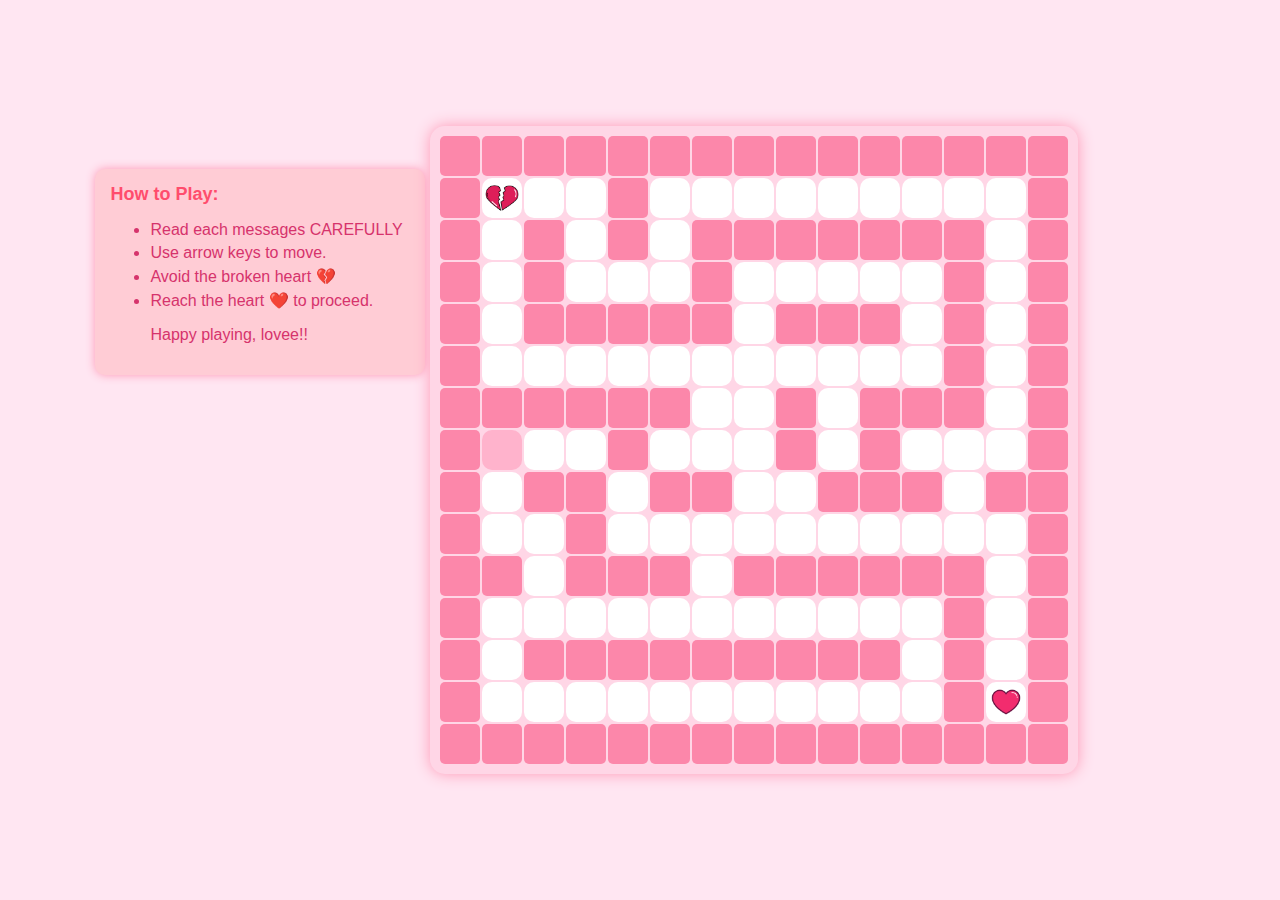
==== commit 91484fd0: "Update and rename maze.html to index.html" ====
--- a/index.html
+++ b/index.html
@@ -1,322 +1,257 @@
 <!DOCTYPE html>
 <html lang="en">
-
 <head>
-  <meta charset="UTF-8">
-  <meta http-equiv="X-UA-Compatible" content="IE=edge">
-  <meta name="viewport" content="width=device-width, initial-scale=1.0">
-  <link rel="shortcut icon" href="https://fiqtor.github.io/flowers-for-someone/images/gift.png/gift.png" type="image/x-icon">
-  <title>Flowers For You</title>
-  <link rel="stylesheet" href="style.css">
+    <meta charset="UTF-8">
+    <meta name="viewport" content="width=device-width, initial-scale=1.0">
+    <title>Valentine's Maze</title>
+    <style>
+        body {
+            display: flex;
+            justify-content: center;
+            align-items: center;
+            height: 100vh;
+            background-color: #ffe6f2;
+            font-family: 'Comic Sans MS', cursive, sans-serif;
+            margin: 0;
+            padding: 0;
+        }
+        .container {
+            display: flex;
+            align-items: flex-start; /* Align items to the top */
+        }
+        .left-content {
+            display: flex;
+            flex-direction: column;
+            align-items: center; /* Center items horizontally */
+            margin-right: 20px; /* Space between left content and maze */
+            width: 300px; /* Fixed width for the left column */
+        }
+        .message {
+            font-size: 20px;
+            font-weight: bold;
+            color: red;
+            visibility: hidden;
+            margin-bottom: 20px; /* Space below the message */
+            text-align: center; /* Center text */
+        }
+        .maze-container {
+            display: grid;
+            grid-template-columns: repeat(15, 40px);
+            grid-template-rows: repeat(15, 40px);
+            gap: 2px;
+            background-color: #ffd6e6;
+            padding: 10px;
+            border-radius: 15px;
+            box-shadow: 0px 0px 15px #ff99b6;
+        }
+        .cell {
+            width: 40px;
+            height: 40px;
+            background-color: white;
+            border-radius: 10px;
+        }
+        .wall {
+            background-color: #fc87aa;
+            border-radius: 5px;
+        }
+        .player {
+            background-color: #ffb3cc;
+            background-image: url('Woman.png');
+            background-size: cover;
+        }
+        .goal {
+            background-color: white;
+            background-image: url('heart.png');
+            background-size: cover;
+        }
+        .trap {
+            background-color: #ffb3b3;
+            background-image: url('Broken.png');
+            background-size: cover;
+        }
+        .jumbled-words {
+            font-size: 24px;
+            font-weight: bold;
+            color: red;
+            visibility: hidden;
+            text-align: center; /* Center text */
+            margin-bottom: 10px; /* Space below the jumbled words */
+        }
+        .input-box {
+            padding: 10px;
+            font-size: 16px;
+            border: 2px solid #ff4d6d;
+            border-radius: 10px;
+            visibility: hidden;
+            width: 100%; /* Full width */
+            max-width: 300px; /* Limit width */
+        }
+        .hint-button {
+            margin-left: 20px;
+            padding: 10px 20px;
+            font-size: 16px;
+            font-weight: bold;
+            color: white;
+            background-color: #ff4d6d;
+            border: none;
+            border-radius: 10px;
+            cursor: pointer;
+            visibility: hidden;
+        }
+        .instructions {
+            font-size: 16px;
+            color: #d6336c;
+            background-color: #ffccd5;
+            padding: 15px;
+            border-radius: 10px;
+            text-align: left;
+            width: 100%;
+            max-width: 300px;
+            box-shadow: 0 0 10px #ff99b6;
+        }
+        .instructions h3 {
+            margin: 0;
+            font-size: 18px;
+            color: #ff4d6d;
+        }
+        .instructions li {
+            margin-bottom: 5px;
+        }
+    </style>
 </head>
-
-<body class="not-loaded">
- 
-  <div class="night"></div>
-
-  
-  <div class="flowers">
-    <div class="flower flower--1">
-      <div class="flower__leafs flower__leafs--1">
-        <div class="flower__leaf flower__leaf--1"></div>
-        <div class="flower__leaf flower__leaf--2"></div>
-        <div class="flower__leaf flower__leaf--3"></div>
-        <div class="flower__leaf flower__leaf--4"></div>
-        <div class="flower__white-circle"></div>
-
-        <div class="flower__light flower__light--1"></div>
-        <div class="flower__light flower__light--2"></div>
-        <div class="flower__light flower__light--3"></div>
-        <div class="flower__light flower__light--4"></div>
-        <div class="flower__light flower__light--5"></div>
-        <div class="flower__light flower__light--6"></div>
-        <div class="flower__light flower__light--7"></div>
-        <div class="flower__light flower__light--8"></div>
-
-      </div>
-      <div class="flower__line">
-        <div class="flower__line__leaf flower__line__leaf--1"></div>
-        <div class="flower__line__leaf flower__line__leaf--2"></div>
-        <div class="flower__line__leaf flower__line__leaf--3"></div>
-        <div class="flower__line__leaf flower__line__leaf--4"></div>
-        <div class="flower__line__leaf flower__line__leaf--5"></div>
-        <div class="flower__line__leaf flower__line__leaf--6"></div>
-      </div>
+<body>
+    <div class="container">
+        <!-- Left Content -->
+        <div class="left-content">
+            <div id="message" class="message">Luh, wag mong sadyain!!</div>
+            <div id="instructions" class="instructions">
+                <h3>How to Play:</h3>
+                <ul>
+                    <li>Read each messages CAREFULLY</li>
+                    <li>Use arrow keys to move.</li>
+                    <li>Avoid the broken heart 💔</li>
+                    <li>Reach the heart ❤️ to proceed.</li>
+                    <p>Happy playing, lovee!!</p>
+                </ul>
+            </div>
+            <div id="jumbled-words" class="jumbled-words"></div>
+            <input type="text" id="input-box" class="input-box" placeholder="Type the correct word here...">
+        </div>
+        <!-- Maze and Hint Button -->
+        <div class="maze-container" id="maze"></div>
+        <button id="hint-button" class="hint-button">Hint</button>
     </div>
-
-    <div class="flower flower--2">
-      <div class="flower__leafs flower__leafs--2">
-        <div class="flower__leaf flower__leaf--1"></div>
-        <div class="flower__leaf flower__leaf--2"></div>
-        <div class="flower__leaf flower__leaf--3"></div>
-        <div class="flower__leaf flower__leaf--4"></div>
-        <div class="flower__white-circle"></div>
-
-        <div class="flower__light flower__light--1"></div>
-        <div class="flower__light flower__light--2"></div>
-        <div class="flower__light flower__light--3"></div>
-        <div class="flower__light flower__light--4"></div>
-        <div class="flower__light flower__light--5"></div>
-        <div class="flower__light flower__light--6"></div>
-        <div class="flower__light flower__light--7"></div>
-        <div class="flower__light flower__light--8"></div>
-
-      </div>
-      <div class="flower__line">
-        <div class="flower__line__leaf flower__line__leaf--1"></div>
-        <div class="flower__line__leaf flower__line__leaf--2"></div>
-        <div class="flower__line__leaf flower__line__leaf--3"></div>
-        <div class="flower__line__leaf flower__line__leaf--4"></div>
-      </div>
-    </div>
-
-    <div class="flower flower--3">
-      <div class="flower__leafs flower__leafs--3">
-        <div class="flower__leaf flower__leaf--1"></div>
-        <div class="flower__leaf flower__leaf--2"></div>
-        <div class="flower__leaf flower__leaf--3"></div>
-        <div class="flower__leaf flower__leaf--4"></div>
-        <div class="flower__white-circle"></div>
-
-        <div class="flower__light flower__light--1"></div>
-        <div class="flower__light flower__light--2"></div>
-        <div class="flower__light flower__light--3"></div>
-        <div class="flower__light flower__light--4"></div>
-        <div class="flower__light flower__light--5"></div>
-        <div class="flower__light flower__light--6"></div>
-        <div class="flower__light flower__light--7"></div>
-        <div class="flower__light flower__light--8"></div>
-
-      </div>
-      <div class="flower__line">
-        <div class="flower__line__leaf flower__line__leaf--1"></div>
-        <div class="flower__line__leaf flower__line__leaf--2"></div>
-        <div class="flower__line__leaf flower__line__leaf--3"></div>
-        <div class="flower__line__leaf flower__line__leaf--4"></div>
-      </div>
-    </div>
-
-    <div class="grow-ans" style="--d:1.2s">
-      <div class="flower__g-long">
-        <div class="flower__g-long__top"></div>
-        <div class="flower__g-long__bottom"></div>
-      </div>
-    </div>
-
-    <div class="growing-grass">
-      <div class="flower__grass flower__grass--1">
-        <div class="flower__grass--top"></div>
-        <div class="flower__grass--bottom"></div>
-        <div class="flower__grass__leaf flower__grass__leaf--1"></div>
-        <div class="flower__grass__leaf flower__grass__leaf--2"></div>
-        <div class="flower__grass__leaf flower__grass__leaf--3"></div>
-        <div class="flower__grass__leaf flower__grass__leaf--4"></div>
-        <div class="flower__grass__leaf flower__grass__leaf--5"></div>
-        <div class="flower__grass__leaf flower__grass__leaf--6"></div>
-        <div class="flower__grass__leaf flower__grass__leaf--7"></div>
-        <div class="flower__grass__leaf flower__grass__leaf--8"></div>
-        <div class="flower__grass__overlay"></div>
-      </div>
-    </div>
-
-    <div class="growing-grass">
-      <div class="flower__grass flower__grass--2">
-        <div class="flower__grass--top"></div>
-        <div class="flower__grass--bottom"></div>
-        <div class="flower__grass__leaf flower__grass__leaf--1"></div>
-        <div class="flower__grass__leaf flower__grass__leaf--2"></div>
-        <div class="flower__grass__leaf flower__grass__leaf--3"></div>
-        <div class="flower__grass__leaf flower__grass__leaf--4"></div>
-        <div class="flower__grass__leaf flower__grass__leaf--5"></div>
-        <div class="flower__grass__leaf flower__grass__leaf--6"></div>
-        <div class="flower__grass__leaf flower__grass__leaf--7"></div>
-        <div class="flower__grass__leaf flower__grass__leaf--8"></div>
-        <div class="flower__grass__overlay"></div>
-      </div>
-    </div>
-
-    <div class="grow-ans" style="--d:2.4s">
-      <div class="flower__g-right flower__g-right--1">
-        <div class="leaf"></div>
-      </div>
-    </div>
-
-    <div class="grow-ans" style="--d:2.8s">
-      <div class="flower__g-right flower__g-right--2">
-        <div class="leaf"></div>
-      </div>
-    </div>
-
-    <div class="grow-ans" style="--d:2.8s">
-      <div class="flower__g-front">
-        <div class="flower__g-front__leaf-wrapper flower__g-front__leaf-wrapper--1">
-          <div class="flower__g-front__leaf"></div>
-        </div>
-        <div class="flower__g-front__leaf-wrapper flower__g-front__leaf-wrapper--2">
-          <div class="flower__g-front__leaf"></div>
-        </div>
-        <div class="flower__g-front__leaf-wrapper flower__g-front__leaf-wrapper--3">
-          <div class="flower__g-front__leaf"></div>
-        </div>
-        <div class="flower__g-front__leaf-wrapper flower__g-front__leaf-wrapper--4">
-          <div class="flower__g-front__leaf"></div>
-        </div>
-        <div class="flower__g-front__leaf-wrapper flower__g-front__leaf-wrapper--5">
-          <div class="flower__g-front__leaf"></div>
-        </div>
-        <div class="flower__g-front__leaf-wrapper flower__g-front__leaf-wrapper--6">
-          <div class="flower__g-front__leaf"></div>
-        </div>
-        <div class="flower__g-front__leaf-wrapper flower__g-front__leaf-wrapper--7">
-          <div class="flower__g-front__leaf"></div>
-        </div>
-        <div class="flower__g-front__leaf-wrapper flower__g-front__leaf-wrapper--8">
-          <div class="flower__g-front__leaf"></div>
-        </div>
-        <div class="flower__g-front__line"></div>
-      </div>
-    </div>
-
-    <div class="grow-ans" style="--d:3.2s">
-      <div class="flower__g-fr">
-        <div class="leaf"></div>
-        <div class="flower__g-fr__leaf flower__g-fr__leaf--1"></div>
-        <div class="flower__g-fr__leaf flower__g-fr__leaf--2"></div>
-        <div class="flower__g-fr__leaf flower__g-fr__leaf--3"></div>
-        <div class="flower__g-fr__leaf flower__g-fr__leaf--4"></div>
-        <div class="flower__g-fr__leaf flower__g-fr__leaf--5"></div>
-        <div class="flower__g-fr__leaf flower__g-fr__leaf--6"></div>
-        <div class="flower__g-fr__leaf flower__g-fr__leaf--7"></div>
-        <div class="flower__g-fr__leaf flower__g-fr__leaf--8"></div>
-      </div>
-    </div>
-
-    <div class="long-g long-g--0">
-      <div class="grow-ans" style="--d:3s">
-        <div class="leaf leaf--0"></div>
-      </div>
-      <div class="grow-ans" style="--d:2.2s">
-        <div class="leaf leaf--1"></div>
-      </div>
-      <div class="grow-ans" style="--d:3.4s">
-        <div class="leaf leaf--2"></div>
-      </div>
-      <div class="grow-ans" style="--d:3.6s">
-        <div class="leaf leaf--3"></div>
-      </div>
-    </div>
-
-    <div class="long-g long-g--1">
-      <div class="grow-ans" style="--d:3.6s">
-        <div class="leaf leaf--0"></div>
-      </div>
-      <div class="grow-ans" style="--d:3.8s">
-        <div class="leaf leaf--1"></div>
-      </div>
-      <div class="grow-ans" style="--d:4s">
-        <div class="leaf leaf--2"></div>
-      </div>
-      <div class="grow-ans" style="--d:4.2s">
-        <div class="leaf leaf--3"></div>
-      </div>
-    </div>
-
-    <div class="long-g long-g--2">
-      <div class="grow-ans" style="--d:4s">
-        <div class="leaf leaf--0"></div>
-      </div>
-      <div class="grow-ans" style="--d:4.2s">
-        <div class="leaf leaf--1"></div>
-      </div>
-      <div class="grow-ans" style="--d:4.4s">
-        <div class="leaf leaf--2"></div>
-      </div>
-      <div class="grow-ans" style="--d:4.6s">
-        <div class="leaf leaf--3"></div>
-      </div>
-    </div>
-
-    <div class="long-g long-g--3">
-      <div class="grow-ans" style="--d:4s">
-        <div class="leaf leaf--0"></div>
-      </div>
-      <div class="grow-ans" style="--d:4.2s">
-        <div class="leaf leaf--1"></div>
-      </div>
-      <div class="grow-ans" style="--d:3s">
-        <div class="leaf leaf--2"></div>
-      </div>
-      <div class="grow-ans" style="--d:3.6s">
-        <div class="leaf leaf--3"></div>
-      </div>
-    </div>
-
-    <div class="long-g long-g--4">
-      <div class="grow-ans" style="--d:4s">
-        <div class="leaf leaf--0"></div>
-      </div>
-      <div class="grow-ans" style="--d:4.2s">
-        <div class="leaf leaf--1"></div>
-      </div>
-      <div class="grow-ans" style="--d:3s">
-        <div class="leaf leaf--2"></div>
-      </div>
-      <div class="grow-ans" style="--d:3.6s">
-        <div class="leaf leaf--3"></div>
-      </div>
-    </div>
-
-    <div class="long-g long-g--5">
-      <div class="grow-ans" style="--d:4s">
-        <div class="leaf leaf--0"></div>
-      </div>
-      <div class="grow-ans" style="--d:4.2s">
-        <div class="leaf leaf--1"></div>
-      </div>
-      <div class="grow-ans" style="--d:3s">
-        <div class="leaf leaf--2"></div>
-      </div>
-      <div class="grow-ans" style="--d:3.6s">
-        <div class="leaf leaf--3"></div>
-      </div>
-    </div>
-
-    <div class="long-g long-g--6">
-      <div class="grow-ans" style="--d:4.2s">
-        <div class="leaf leaf--0"></div>
-      </div>
-      <div class="grow-ans" style="--d:4.4s">
-        <div class="leaf leaf--1"></div>
-      </div>
-      <div class="grow-ans" style="--d:4.6s">
-        <div class="leaf leaf--2"></div>
-      </div>
-      <div class="grow-ans" style="--d:4.8s">
-        <div class="leaf leaf--3"></div>
-      </div>
-    </div>
-
-    <div class="long-g long-g--7">
-      <div class="grow-ans" style="--d:3s">
-        <div class="leaf leaf--0"></div>
-      </div>
-      <div class="grow-ans" style="--d:3.2s">
-        <div class="leaf leaf--1"></div>
-      </div>
-      <div class="grow-ans" style="--d:3.5s">
-        <div class="leaf leaf--2"></div>
-      </div>
-      <div class="grow-ans" style="--d:3.6s">
-        <div class="leaf leaf--3"></div>
-      </div>
-    </div>
-  </div>
-
-  <!-- Title -->
-  <h1 class="title"><span id="title"></span></h1>
+    <script>
+        const mazeData = [
+            [1,1,1,1,1,1,1,1,1,1,1,1,1,1,1],
+            [1,0,0,0,1,0,0,0,0,0,0,0,0,0,1],
+            [1,0,1,0,1,0,1,1,1,1,1,1,1,0,1],
+            [1,0,1,0,0,0,1,0,0,0,0,0,1,0,1],
+            [1,0,1,1,1,1,1,0,1,1,1,0,1,0,1],
+            [1,0,0,0,0,0,0,0,0,0,0,0,1,0,1],
+            [1,1,1,1,1,1,0,0,1,0,1,1,1,0,1],
+            [1,0,0,0,1,0,0,0,1,0,1,0,0,0,1],
+            [1,0,1,1,0,1,1,0,0,1,1,1,0,1,1],
+            [1,0,0,1,0,0,0,0,0,0,0,0,0,0,1],
+            [1,1,0,1,1,1,0,1,1,1,1,1,1,0,1],
+            [1,0,0,0,0,0,0,0,0,0,0,0,1,0,1],
+            [1,0,1,1,1,1,1,1,1,1,1,0,1,0,1],
+            [1,0,0,0,0,0,0,0,0,0,0,0,1,0,1],
+            [1,1,1,1,1,1,1,1,1,1,1,1,1,1,1]
+        ];
+
+        mazeData[7][7] = 0;
+        
+        const mazeContainer = document.getElementById("maze");
+        const messageElement = document.getElementById("message");
+        const jumbledWordsElement = document.getElementById("jumbled-words");
+        const hintButton = document.getElementById("hint-button");
+        const inputBox = document.getElementById("input-box");
+        let playerPosition = { x: 1, y: 7 };
+        const goalPosition = { x: 13, y: 13 };
+        const trapPosition = { x: 1, y: 1 };
+        const hiddenHeartPositions = [
+            { x: 5, y: 5 },
+            { x: 9, y: 9 }
+        ];
+        let foundHearts = 0;
+        let gameStage = 1; // 1: First heart (finish line), 2: Hidden hearts
+
+        function renderMaze() {
+            mazeContainer.innerHTML = "";
+            mazeData.forEach((row, y) => {
+                row.forEach((cell, x) => {
+                    const div = document.createElement("div");
+                    div.classList.add("cell");
+                    if (cell === 1) div.classList.add("wall");
+                    if (x === playerPosition.x && y === playerPosition.y) div.classList.add("player");
+                    if (gameStage === 1 && x === goalPosition.x && y === goalPosition.y) div.classList.add("goal");
+                    if (x === trapPosition.x && y === trapPosition.y) div.classList.add("trap");
+                    mazeContainer.appendChild(div);
+                });
+            });
+        }
+
+        function checkForHearts() {
+            if (gameStage === 1 && playerPosition.x === goalPosition.x && playerPosition.y === goalPosition.y) {
+                foundHearts++;
+                gameStage = 2; // Move to the next stage
+                alert("Now, find the last two hidden hearts in the maze! AHAHA");
+                hintButton.style.visibility = "visible"; // Show the hint button
+            } else if (gameStage === 2) {
+                hiddenHeartPositions.forEach((heart, index) => {
+                    if (playerPosition.x === heart.x && playerPosition.y === heart.y) {
+                        foundHearts++;
+                        hiddenHeartPositions.splice(index, 1); // Remove found heart
+                        if (foundHearts === 3) {
+                            alert("You found all the hearts!");
+                            jumbledWordsElement.style.visibility = "visible";
+                            inputBox.style.visibility = "visible";
+                            jumbleWord("FLOWERS");
+                        } else {
+                            alert(`You found a hidden heart! ${2 - hiddenHeartPositions.length} more to go!`);
+                        }
+                    }
+                });
+            }
+        }
+
+        function jumbleWord(word) {
+            const shuffled = word.split('').sort(() => Math.random() - 0.5).join('');
+            jumbledWordsElement.textContent = `Unscramble this word: ${shuffled}`;
+        }
+
+        inputBox.addEventListener("input", (event) => {
+            if (event.target.value.toUpperCase() === "FLOWERS") {
+                window.location.href = "flowers.html"; // Redirect to the next page
+            }
+        });
+
+        hintButton.addEventListener("click", () => {
+            alert("Find it yourself! HAHAHA");
+        });
+
+        document.addEventListener("keydown", (event) => {
+            const moves = { ArrowUp: [0, -1], ArrowDown: [0, 1], ArrowLeft: [-1, 0], ArrowRight: [1, 0] };
+            if (event.key in moves) {
+                const [dx, dy] = moves[event.key];
+                const newX = playerPosition.x + dx;
+                const newY = playerPosition.y + dy;
+                if (mazeData[newY][newX] !== 1) {
+                    playerPosition.x = newX;
+                    playerPosition.y = newY;
+                }
+                if (newX === trapPosition.x && newY === trapPosition.y) {
+                    messageElement.style.visibility = "visible";
+                    setTimeout(() => messageElement.style.visibility = "hidden", 2000);
+                    playerPosition = { x: 1, y: 7 };
+                }
+                checkForHearts();
+                renderMaze();
+            }
+        });
+
+        renderMaze();
+    </script>
 </body>
-
 </html>
-
-<!-- Import Javascript -->
-<script src="script.js"></script>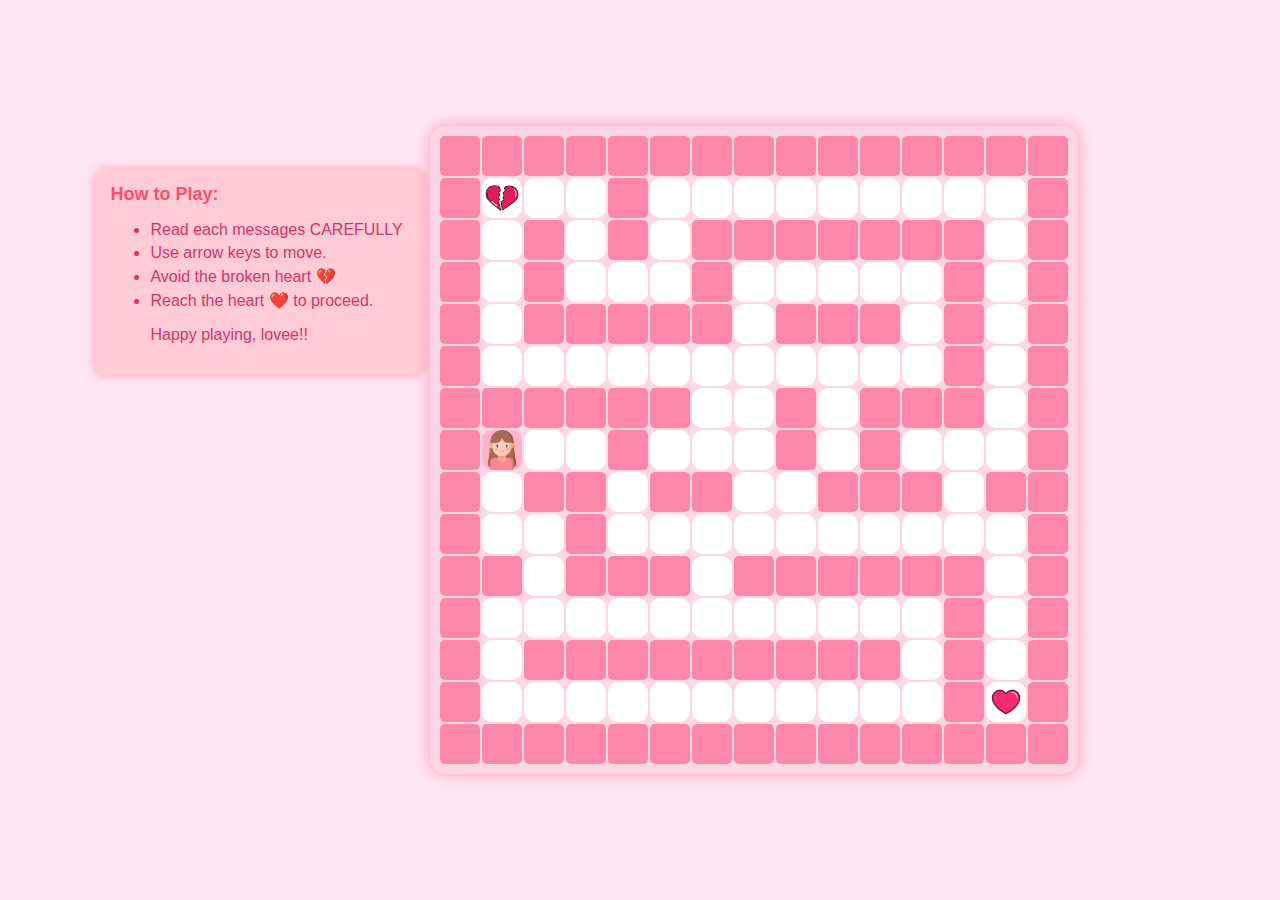
==== commit ec695514: "Update index.html" ====
--- a/index.html
+++ b/index.html
@@ -56,7 +56,7 @@
         }
         .player {
             background-color: #ffb3cc;
-            background-image: url('Woman.png');
+            background-image: url('woman.png');
             background-size: cover;
         }
         .goal {
